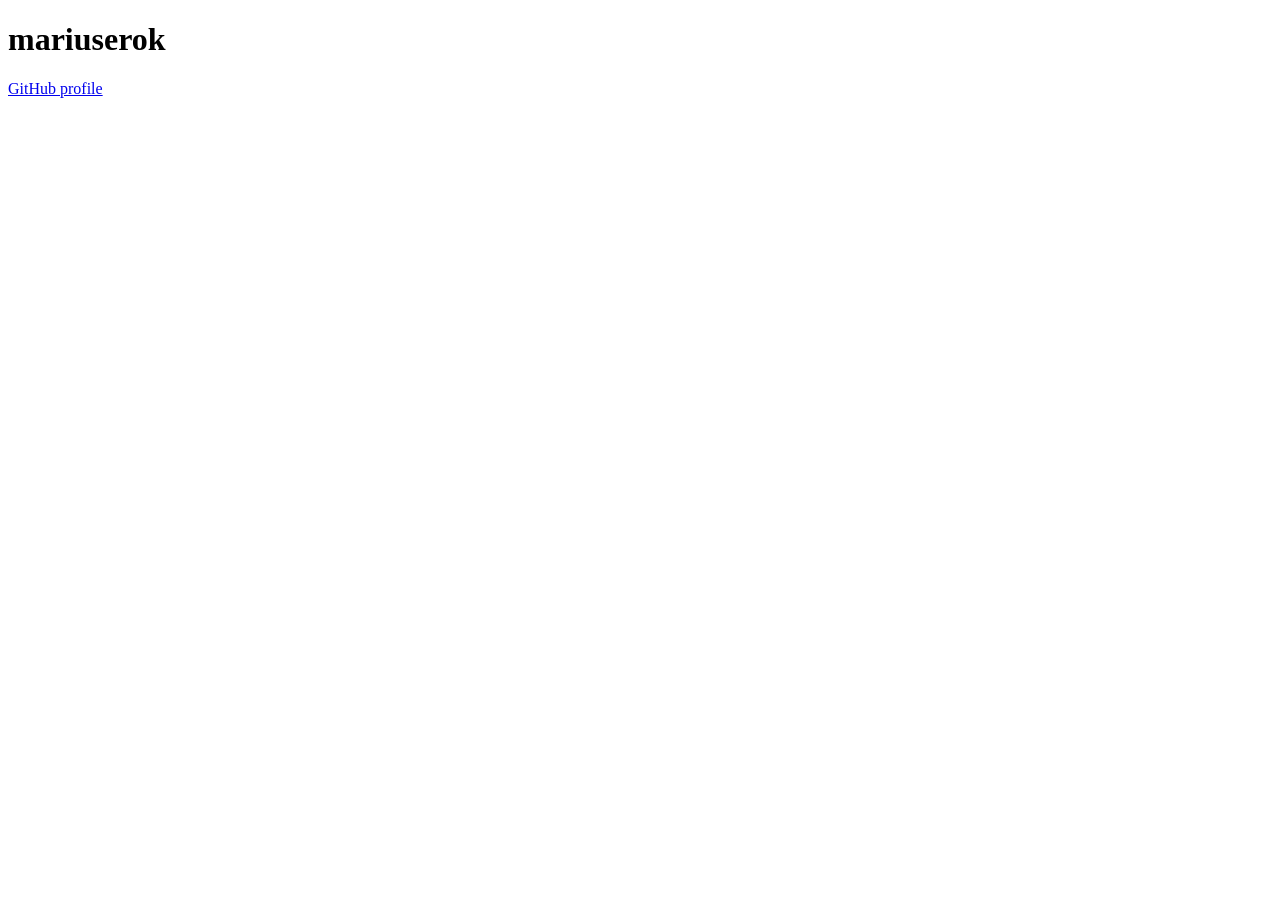
==== index.html @ e3553816 "Initialize GitHub Pages site" ====
<!doctype html><html lang="en"><head><meta charset="utf-8"><meta name="viewport" content="width=device-width,initial-scale=1"><title>mariuserok</title></head><body><main><h1>mariuserok</h1><p><a href="https://github.com/mariuserok">GitHub profile</a></p></main></body></html>
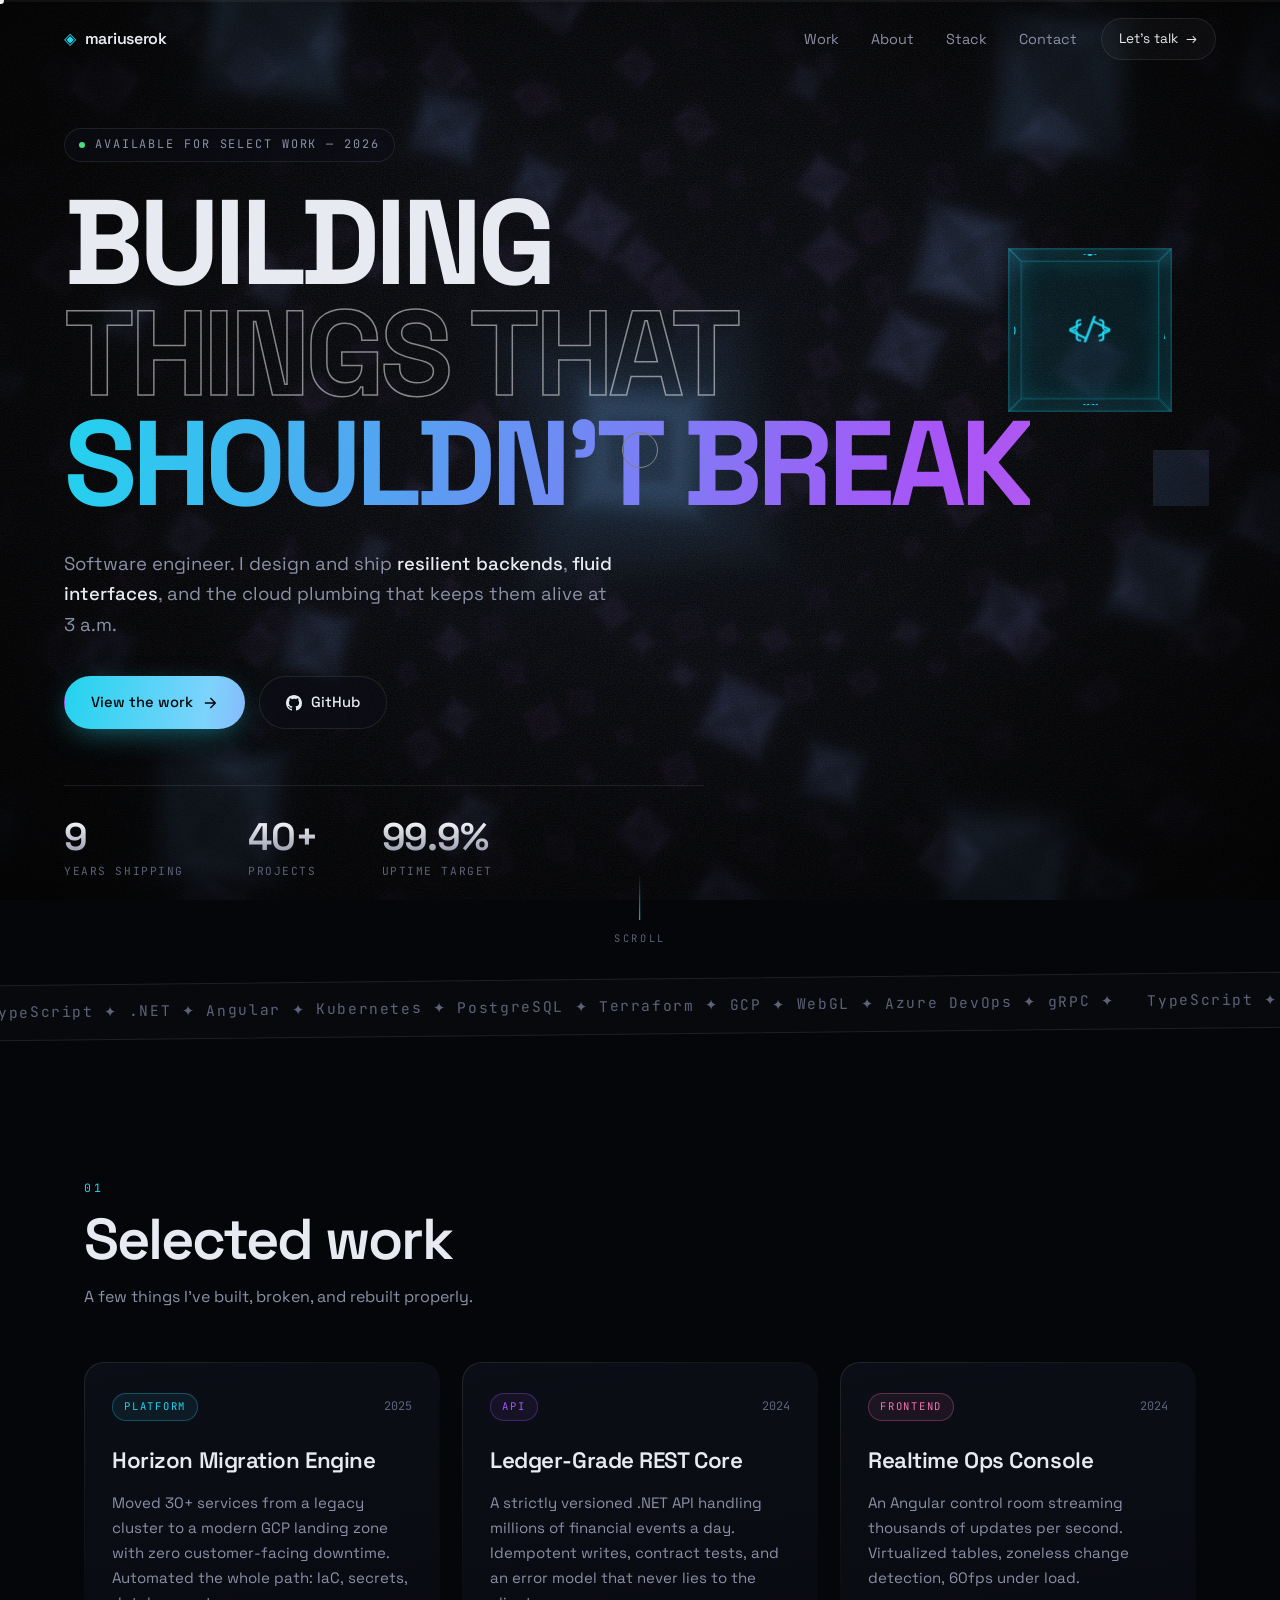
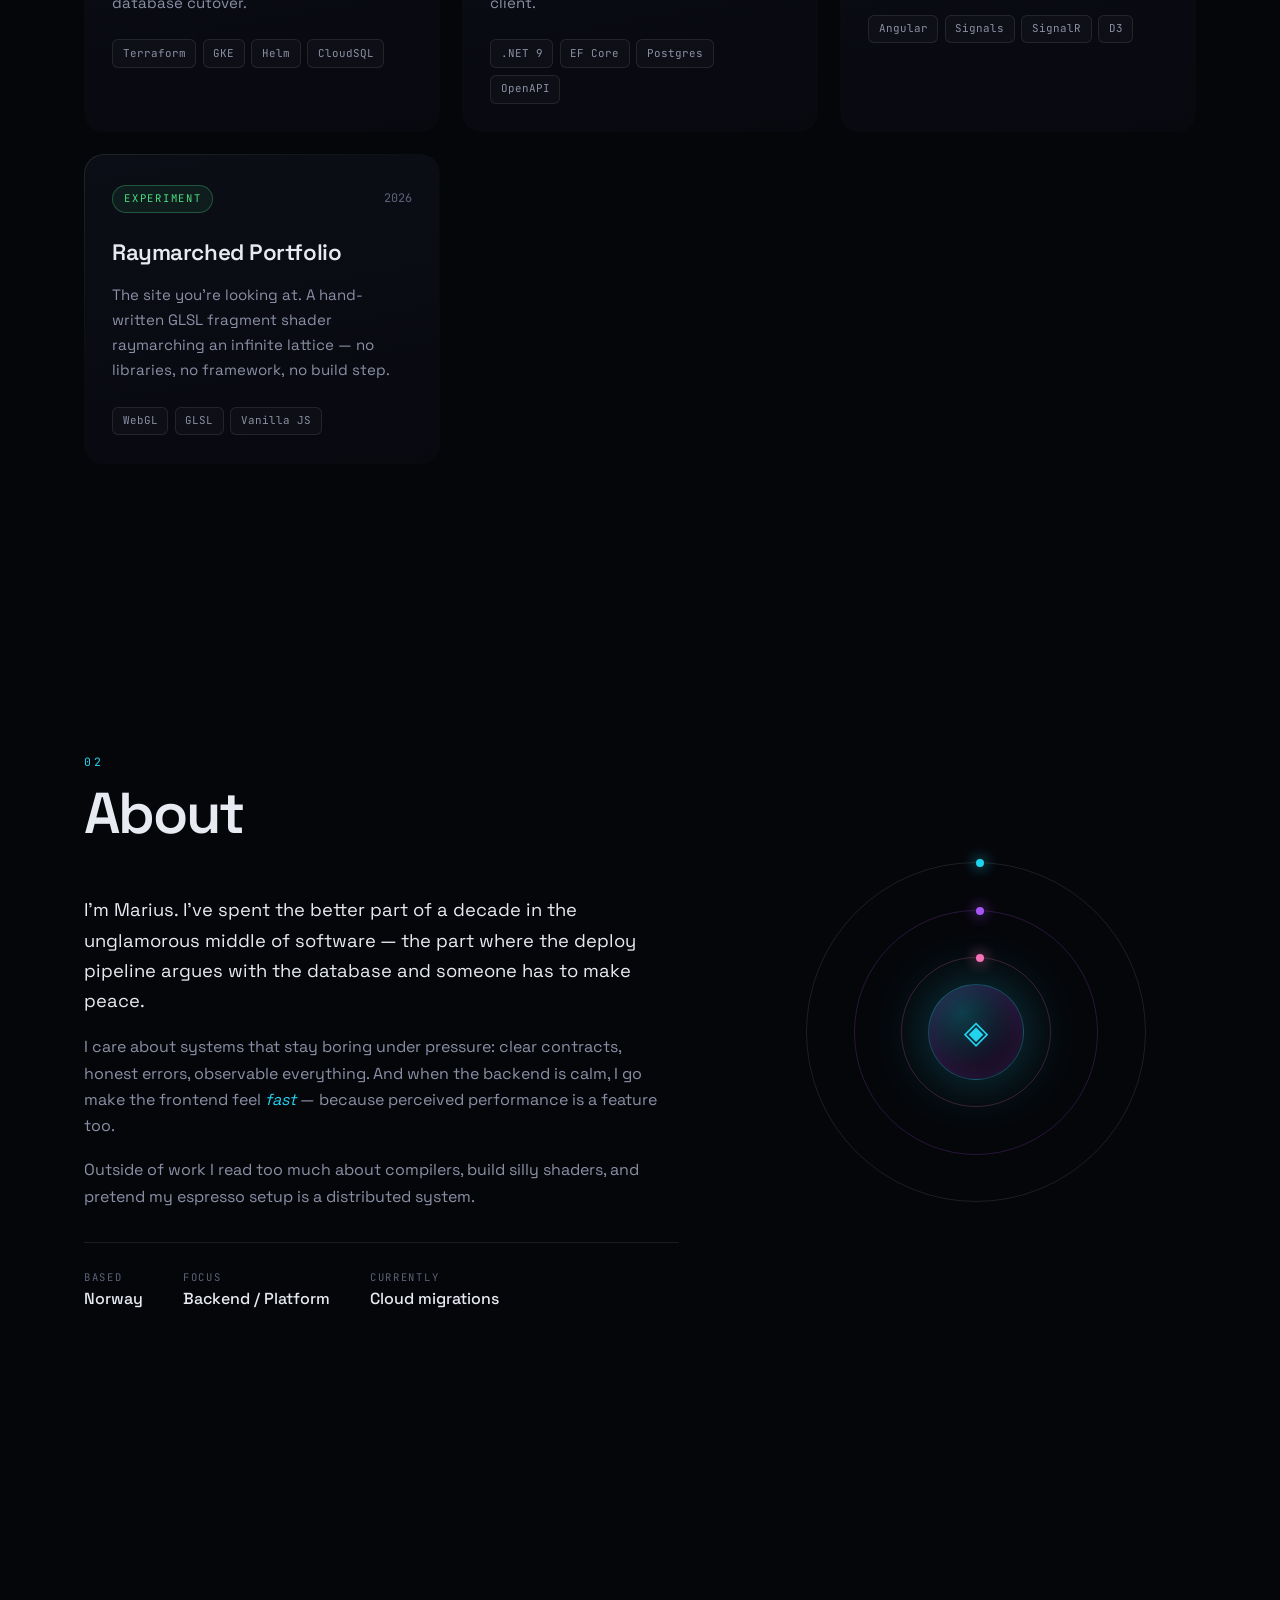
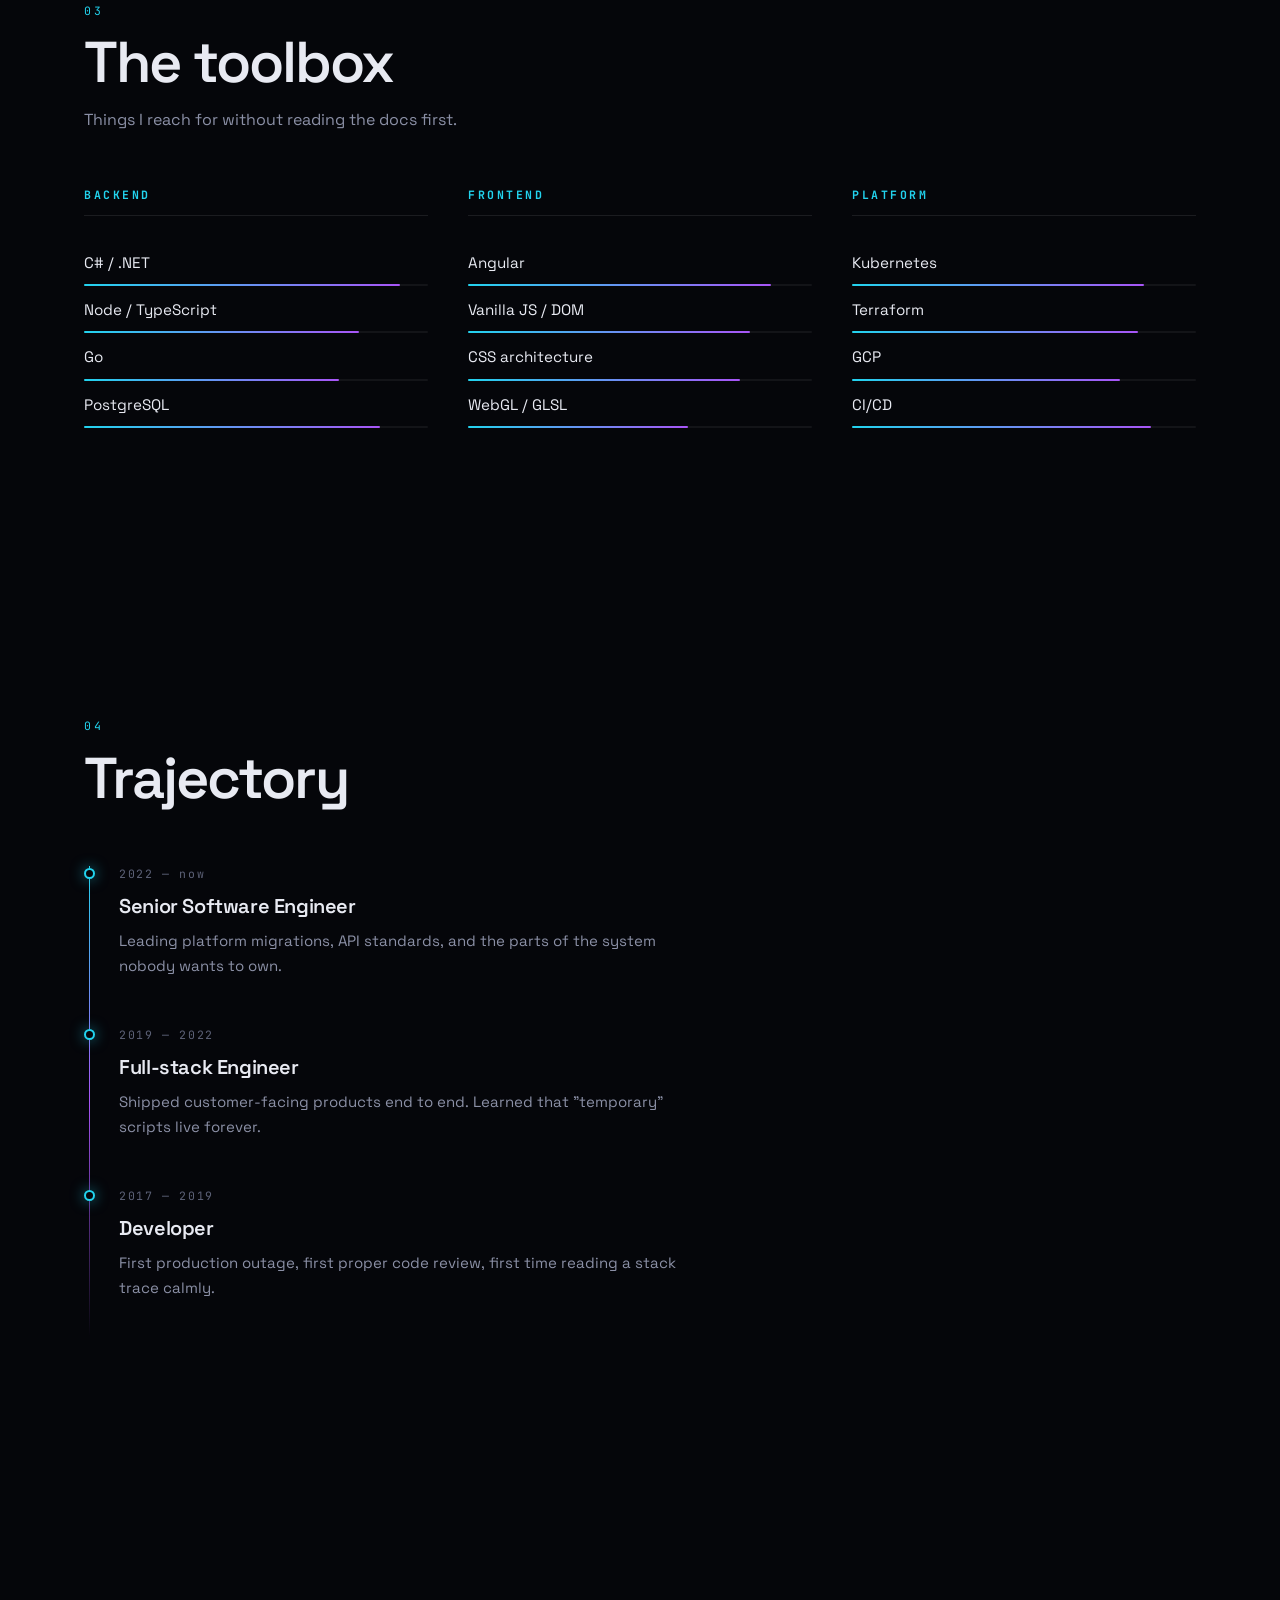
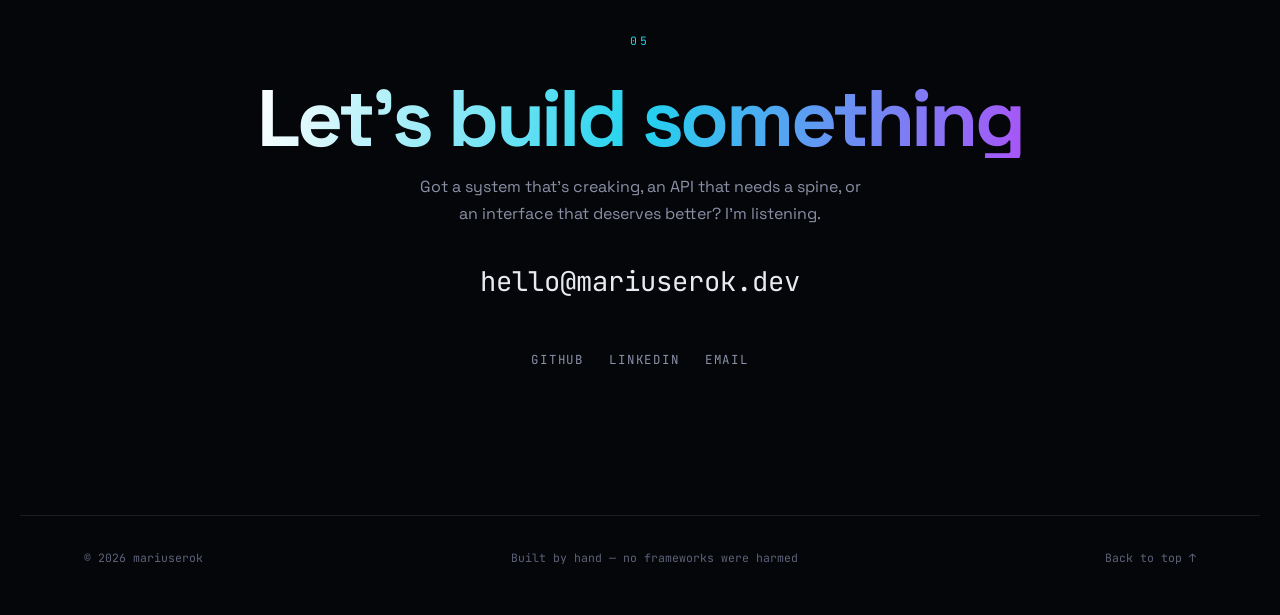
==== commit 818dd7b5: "aweseme" ====
--- a/index.html
+++ b/index.html
@@ -1 +1,472 @@
-<!doctype html><html lang="en"><head><meta charset="utf-8"><meta name="viewport" content="width=device-width,initial-scale=1"><title>mariuserok</title></head><body><main><h1>mariuserok</h1><p><a href="https://github.com/mariuserok">GitHub profile</a></p></main></body></html>+<!doctype html>
+<html lang="en">
+  <head>
+    <meta charset="utf-8" />
+    <meta name="viewport" content="width=device-width,initial-scale=1" />
+    <title>mariuserok — Software Engineer</title>
+    <meta
+      name="description"
+      content="Marius — software engineer building fast, resilient web platforms. .NET, Angular, cloud infrastructure."
+    />
+    <meta name="theme-color" content="#05060a" />
+
+    <meta property="og:title" content="mariuserok — Software Engineer" />
+    <meta
+      property="og:description"
+      content="Software engineer building fast, resilient web platforms."
+    />
+    <meta property="og:type" content="website" />
+
+    <link rel="preconnect" href="https://fonts.googleapis.com" />
+    <link rel="preconnect" href="https://fonts.gstatic.com" crossorigin />
+    <link
+      href="https://fonts.googleapis.com/css2?family=Space+Grotesk:wght@400;500;600;700&family=JetBrains+Mono:wght@400;500&display=swap"
+      rel="stylesheet"
+    />
+    <link rel="stylesheet" href="assets/css/style.css" />
+    <link
+      rel="icon"
+      href="data:image/svg+xml,<svg xmlns='http://www.w3.org/2000/svg' viewBox='0 0 100 100'><text y='.9em' font-size='90'>⚡</text></svg>"
+    />
+  </head>
+
+  <body>
+    <!-- ── Loader ─────────────────────────────────────────── -->
+    <div class="loader" id="loader" aria-hidden="true">
+      <div class="loader__inner">
+        <div class="loader__glyph">M<span>/</span>E</div>
+        <div class="loader__bar"><i id="loaderBar"></i></div>
+        <div class="loader__pct" id="loaderPct">0%</div>
+      </div>
+    </div>
+
+    <!-- ── Cursor ─────────────────────────────────────────── -->
+    <div class="cursor" id="cursorDot" aria-hidden="true"></div>
+    <div class="cursor-ring" id="cursorRing" aria-hidden="true"></div>
+
+    <!-- ── Overlays ───────────────────────────────────────── -->
+    <canvas id="bg" class="bg-canvas" aria-hidden="true"></canvas>
+    <div class="grain" aria-hidden="true"></div>
+    <div class="scanlines" aria-hidden="true"></div>
+    <div class="vignette" aria-hidden="true"></div>
+    <div class="progress" aria-hidden="true"><i id="progressBar"></i></div>
+
+    <!-- ── Nav ────────────────────────────────────────────── -->
+    <header class="nav" id="nav">
+      <a href="#top" class="nav__logo" data-magnetic>
+        <span class="nav__logo-mark">◈</span>
+        <span class="nav__logo-text">mariuserok</span>
+      </a>
+      <nav class="nav__links" aria-label="Primary">
+        <a href="#work" data-nav>Work</a>
+        <a href="#about" data-nav>About</a>
+        <a href="#stack" data-nav>Stack</a>
+        <a href="#contact" data-nav>Contact</a>
+      </nav>
+      <a class="nav__cta" href="#contact" data-magnetic>
+        <span>Let's talk</span>
+        <em>→</em>
+      </a>
+      <button
+        class="nav__burger"
+        id="burger"
+        aria-label="Toggle menu"
+        aria-expanded="false"
+      >
+        <span></span><span></span>
+      </button>
+    </header>
+
+    <div class="mobile-menu" id="mobileMenu">
+      <a href="#work">Work</a>
+      <a href="#about">About</a>
+      <a href="#stack">Stack</a>
+      <a href="#contact">Contact</a>
+    </div>
+
+    <main id="top">
+      <!-- ── Hero ─────────────────────────────────────────── -->
+      <section class="hero" id="hero">
+        <div class="hero__inner">
+          <p class="hero__eyebrow reveal">
+            <span class="dot"></span> Available for select work — 2026
+          </p>
+
+          <h1 class="hero__title" data-parallax="0.05">
+            <span class="line"
+              ><span class="word" data-glitch="BUILDING">BUILDING</span></span
+            >
+            <span class="line"
+              ><span class="word outline" data-glitch="THINGS THAT"
+                >THINGS THAT</span
+              ></span
+            >
+            <span class="line"
+              ><span class="word grad" data-glitch="SHOULDN'T BREAK"
+                >SHOULDN'T BREAK</span
+              ></span
+            >
+          </h1>
+
+          <p class="hero__sub reveal">
+            Software engineer. I design and ship <b>resilient backends</b>,
+            <b>fluid interfaces</b>, and the cloud plumbing that keeps them
+            alive at 3&nbsp;a.m.
+          </p>
+
+          <div class="hero__actions reveal">
+            <a href="#work" class="btn btn--primary" data-magnetic>
+              <span>View the work</span>
+              <svg
+                viewBox="0 0 24 24"
+                width="16"
+                height="16"
+                aria-hidden="true"
+              >
+                <path
+                  d="M5 12h14M13 5l7 7-7 7"
+                  fill="none"
+                  stroke="currentColor"
+                  stroke-width="2"
+                  stroke-linecap="round"
+                  stroke-linejoin="round"
+                />
+              </svg>
+            </a>
+            <a
+              href="https://github.com/mariuserok"
+              target="_blank"
+              rel="noopener"
+              class="btn btn--ghost"
+              data-magnetic
+            >
+              <svg
+                viewBox="0 0 16 16"
+                width="16"
+                height="16"
+                fill="currentColor"
+                aria-hidden="true"
+              >
+                <path
+                  d="M8 0C3.58 0 0 3.58 0 8c0 3.54 2.29 6.53 5.47 7.59.4.07.55-.17.55-.38 0-.19-.01-.82-.01-1.49-2.01.37-2.53-.49-2.69-.94-.09-.23-.48-.94-.82-1.13-.28-.15-.68-.52-.01-.53.63-.01 1.08.58 1.23.82.72 1.21 1.87.87 2.33.66.07-.52.28-.87.51-1.07-1.78-.2-3.64-.89-3.64-3.95 0-.87.31-1.59.82-2.15-.08-.2-.36-1.02.08-2.12 0 0 .67-.21 2.2.82a7.4 7.4 0 0 1 2-.27c.68 0 1.36.09 2 .27 1.53-1.04 2.2-.82 2.2-.82.44 1.1.16 1.92.08 2.12.51.56.82 1.27.82 2.15 0 3.07-1.87 3.75-3.65 3.95.29.25.54.73.54 1.48 0 1.07-.01 1.93-.01 2.2 0 .21.15.46.55.38A8.01 8.01 0 0 0 16 8c0-4.42-3.58-8-8-8Z"
+                />
+              </svg>
+              <span>GitHub</span>
+            </a>
+          </div>
+
+          <div class="hero__stats reveal">
+            <div class="stat">
+              <b data-count="9">0</b><span>years shipping</span>
+            </div>
+            <div class="stat">
+              <b data-count="40" data-suffix="+">0</b><span>projects</span>
+            </div>
+            <div class="stat">
+              <b data-count="99" data-suffix=".9%">0</b
+              ><span>uptime target</span>
+            </div>
+          </div>
+        </div>
+
+        <div class="hero__chip" data-parallax="-0.12" aria-hidden="true">
+          <div class="chip">
+            <div class="chip__face chip__face--front">&lt;/&gt;</div>
+            <div class="chip__face chip__face--back">{ }</div>
+            <div class="chip__face chip__face--right">λ</div>
+            <div class="chip__face chip__face--left">∞</div>
+            <div class="chip__face chip__face--top">◈</div>
+            <div class="chip__face chip__face--bottom">⌘</div>
+          </div>
+        </div>
+
+        <a href="#work" class="hero__scroll" aria-label="Scroll to work">
+          <span class="hero__scroll-line"></span>
+          <span class="hero__scroll-text">scroll</span>
+        </a>
+      </section>
+
+      <!-- ── Marquee ──────────────────────────────────────── -->
+      <div class="marquee" aria-hidden="true">
+        <div class="marquee__track">
+          <span
+            >TypeScript ✦ .NET ✦ Angular ✦ Kubernetes ✦ PostgreSQL ✦ Terraform ✦
+            GCP ✦ WebGL ✦ Azure DevOps ✦ gRPC ✦
+          </span>
+          <span
+            >TypeScript ✦ .NET ✦ Angular ✦ Kubernetes ✦ PostgreSQL ✦ Terraform ✦
+            GCP ✦ WebGL ✦ Azure DevOps ✦ gRPC ✦
+          </span>
+        </div>
+      </div>
+
+      <!-- ── Work ─────────────────────────────────────────── -->
+      <section class="section" id="work">
+        <div class="section__head reveal">
+          <span class="section__num">01</span>
+          <h2 class="section__title">Selected work</h2>
+          <p class="section__desc">
+            A few things I've built, broken, and rebuilt properly.
+          </p>
+        </div>
+
+        <div class="cards">
+          <article class="card reveal" data-tilt data-accent="34,211,238">
+            <div class="card__glow"></div>
+            <div class="card__body">
+              <div class="card__top">
+                <span class="card__tag">Platform</span>
+                <span class="card__year">2025</span>
+              </div>
+              <h3 class="card__title">Horizon Migration Engine</h3>
+              <p class="card__text">
+                Moved 30+ services from a legacy cluster to a modern GCP landing
+                zone with zero customer-facing downtime. Automated the whole
+                path: IaC, secrets, database cutover.
+              </p>
+              <ul class="card__stack">
+                <li>Terraform</li>
+                <li>GKE</li>
+                <li>Helm</li>
+                <li>CloudSQL</li>
+              </ul>
+            </div>
+            <div class="card__shine"></div>
+          </article>
+
+          <article class="card reveal" data-tilt data-accent="168,85,247">
+            <div class="card__glow"></div>
+            <div class="card__body">
+              <div class="card__top">
+                <span class="card__tag">API</span>
+                <span class="card__year">2024</span>
+              </div>
+              <h3 class="card__title">Ledger-Grade REST Core</h3>
+              <p class="card__text">
+                A strictly versioned .NET API handling millions of financial
+                events a day. Idempotent writes, contract tests, and an error
+                model that never lies to the client.
+              </p>
+              <ul class="card__stack">
+                <li>.NET 9</li>
+                <li>EF Core</li>
+                <li>Postgres</li>
+                <li>OpenAPI</li>
+              </ul>
+            </div>
+            <div class="card__shine"></div>
+          </article>
+
+          <article class="card reveal" data-tilt data-accent="244,114,182">
+            <div class="card__glow"></div>
+            <div class="card__body">
+              <div class="card__top">
+                <span class="card__tag">Frontend</span>
+                <span class="card__year">2024</span>
+              </div>
+              <h3 class="card__title">Realtime Ops Console</h3>
+              <p class="card__text">
+                An Angular control room streaming thousands of updates per
+                second. Virtualized tables, zoneless change detection, 60fps
+                under load.
+              </p>
+              <ul class="card__stack">
+                <li>Angular</li>
+                <li>Signals</li>
+                <li>SignalR</li>
+                <li>D3</li>
+              </ul>
+            </div>
+            <div class="card__shine"></div>
+          </article>
+
+          <article class="card reveal" data-tilt data-accent="74,222,128">
+            <div class="card__glow"></div>
+            <div class="card__body">
+              <div class="card__top">
+                <span class="card__tag">Experiment</span>
+                <span class="card__year">2026</span>
+              </div>
+              <h3 class="card__title">Raymarched Portfolio</h3>
+              <p class="card__text">
+                The site you're looking at. A hand-written GLSL fragment shader
+                raymarching an infinite lattice — no libraries, no framework, no
+                build step.
+              </p>
+              <ul class="card__stack">
+                <li>WebGL</li>
+                <li>GLSL</li>
+                <li>Vanilla JS</li>
+              </ul>
+            </div>
+            <div class="card__shine"></div>
+          </article>
+        </div>
+      </section>
+
+      <!-- ── About ────────────────────────────────────────── -->
+      <section class="section section--split" id="about">
+        <div class="about__text">
+          <div class="section__head reveal">
+            <span class="section__num">02</span>
+            <h2 class="section__title">About</h2>
+          </div>
+          <p class="lead reveal">
+            I'm Marius. I've spent the better part of a decade in the
+            unglamorous middle of software — the part where the deploy pipeline
+            argues with the database and someone has to make peace.
+          </p>
+          <p class="reveal">
+            I care about systems that stay boring under pressure: clear
+            contracts, honest errors, observable everything. And when the
+            backend is calm, I go make the frontend feel
+            <i>fast</i> — because perceived performance is a feature too.
+          </p>
+          <p class="reveal">
+            Outside of work I read too much about compilers, build silly
+            shaders, and pretend my espresso setup is a distributed system.
+          </p>
+
+          <div class="facts reveal">
+            <div class="fact"><span>Based</span><b>Norway</b></div>
+            <div class="fact"><span>Focus</span><b>Backend / Platform</b></div>
+            <div class="fact">
+              <span>Currently</span><b>Cloud migrations</b>
+            </div>
+          </div>
+        </div>
+
+        <div class="about__visual reveal">
+          <div class="orbit" data-tilt data-tilt-max="14">
+            <div class="orbit__core"><span>◈</span></div>
+            <div class="orbit__ring orbit__ring--1"><i></i></div>
+            <div class="orbit__ring orbit__ring--2"><i></i></div>
+            <div class="orbit__ring orbit__ring--3"><i></i></div>
+          </div>
+        </div>
+      </section>
+
+      <!-- ── Stack ────────────────────────────────────────── -->
+      <section class="section" id="stack">
+        <div class="section__head reveal">
+          <span class="section__num">03</span>
+          <h2 class="section__title">The toolbox</h2>
+          <p class="section__desc">
+            Things I reach for without reading the docs first.
+          </p>
+        </div>
+
+        <div class="stack-grid">
+          <div class="stack-col reveal">
+            <h4>Backend</h4>
+            <ul>
+              <li data-skill="92"><span>C# / .NET</span></li>
+              <li data-skill="80"><span>Node / TypeScript</span></li>
+              <li data-skill="74"><span>Go</span></li>
+              <li data-skill="86"><span>PostgreSQL</span></li>
+            </ul>
+          </div>
+          <div class="stack-col reveal">
+            <h4>Frontend</h4>
+            <ul>
+              <li data-skill="88"><span>Angular</span></li>
+              <li data-skill="82"><span>Vanilla JS / DOM</span></li>
+              <li data-skill="79"><span>CSS architecture</span></li>
+              <li data-skill="64"><span>WebGL / GLSL</span></li>
+            </ul>
+          </div>
+          <div class="stack-col reveal">
+            <h4>Platform</h4>
+            <ul>
+              <li data-skill="85"><span>Kubernetes</span></li>
+              <li data-skill="83"><span>Terraform</span></li>
+              <li data-skill="78"><span>GCP</span></li>
+              <li data-skill="87"><span>CI/CD</span></li>
+            </ul>
+          </div>
+        </div>
+      </section>
+
+      <!-- ── Timeline ─────────────────────────────────────── -->
+      <section class="section" id="journey">
+        <div class="section__head reveal">
+          <span class="section__num">04</span>
+          <h2 class="section__title">Trajectory</h2>
+        </div>
+
+        <ol class="timeline">
+          <li class="timeline__item reveal">
+            <span class="timeline__year">2022 — now</span>
+            <h3>Senior Software Engineer</h3>
+            <p>
+              Leading platform migrations, API standards, and the parts of the
+              system nobody wants to own.
+            </p>
+          </li>
+          <li class="timeline__item reveal">
+            <span class="timeline__year">2019 — 2022</span>
+            <h3>Full-stack Engineer</h3>
+            <p>
+              Shipped customer-facing products end to end. Learned that
+              "temporary" scripts live forever.
+            </p>
+          </li>
+          <li class="timeline__item reveal">
+            <span class="timeline__year">2017 — 2019</span>
+            <h3>Developer</h3>
+            <p>
+              First production outage, first proper code review, first time
+              reading a stack trace calmly.
+            </p>
+          </li>
+        </ol>
+      </section>
+
+      <!-- ── Contact ──────────────────────────────────────── -->
+      <section class="section contact" id="contact">
+        <div class="contact__inner reveal">
+          <span class="section__num">05</span>
+          <h2 class="contact__title" data-glitch="Let's build something">
+            Let's build something
+          </h2>
+          <p class="contact__desc">
+            Got a system that's creaking, an API that needs a spine, or an
+            interface that deserves better? I'm listening.
+          </p>
+          <a
+            class="contact__mail"
+            href="mailto:hello@mariuserok.dev"
+            data-magnetic
+            >hello@mariuserok.dev</a
+          >
+          <div class="contact__socials">
+            <a
+              href="https://github.com/mariuserok"
+              target="_blank"
+              rel="noopener"
+              data-magnetic
+              >GitHub</a
+            >
+            <a
+              href="https://www.linkedin.com/"
+              target="_blank"
+              rel="noopener"
+              data-magnetic
+              >LinkedIn</a
+            >
+            <a href="mailto:hello@mariuserok.dev" data-magnetic>Email</a>
+          </div>
+        </div>
+      </section>
+    </main>
+
+    <footer class="footer">
+      <span>© <span id="year">2026</span> mariuserok</span>
+      <span class="footer__mid">Built by hand — no frameworks were harmed</span>
+      <a href="#top" data-magnetic>Back to top ↑</a>
+    </footer>
+
+    <script src="assets/js/background.js"></script>
+    <script src="assets/js/main.js"></script>
+  </body>
+</html>
--- a/assets/css/style.css
+++ b/assets/css/style.css
@@ -0,0 +1,1556 @@
+/* ═══════════════════════════════════════════════════════
+   mariuserok — portfolio
+   ═══════════════════════════════════════════════════════ */
+
+:root {
+  --bg: #05060a;
+  --bg-soft: #0a0c14;
+  --surface: rgba(255, 255, 255, 0.028);
+  --stroke: rgba(255, 255, 255, 0.09);
+  --stroke-hi: rgba(255, 255, 255, 0.2);
+
+  --text: #e8eaf2;
+  --muted: #8b90a6;
+  --dim: #5d6278;
+
+  --cyan: #22d3ee;
+  --violet: #a855f7;
+  --pink: #f472b6;
+  --accent: var(--cyan);
+
+  --font: "Space Grotesk", system-ui, -apple-system, sans-serif;
+  --mono: "JetBrains Mono", ui-monospace, "Cascadia Code", monospace;
+
+  --ease: cubic-bezier(0.22, 1, 0.36, 1);
+  --ease-io: cubic-bezier(0.65, 0.05, 0.36, 1);
+
+  --pad: clamp(1.25rem, 5vw, 6rem);
+  --max: 1240px;
+}
+
+/* ── Reset ─────────────────────────────────────────────── */
+*,
+*::before,
+*::after {
+  box-sizing: border-box;
+  margin: 0;
+  padding: 0;
+}
+
+html {
+  scroll-behavior: smooth;
+  -webkit-text-size-adjust: 100%;
+}
+
+body {
+  background: var(--bg);
+  color: var(--text);
+  font-family: var(--font);
+  font-size: 16px;
+  line-height: 1.65;
+  overflow-x: hidden;
+  min-height: 100vh;
+  -webkit-font-smoothing: antialiased;
+  text-rendering: optimizeLegibility;
+}
+
+body.is-locked {
+  overflow: hidden;
+}
+
+img,
+svg {
+  display: block;
+  max-width: 100%;
+}
+
+a {
+  color: inherit;
+  text-decoration: none;
+}
+
+ul,
+ol {
+  list-style: none;
+}
+
+::selection {
+  background: var(--cyan);
+  color: #04060a;
+}
+
+:focus-visible {
+  outline: 2px solid var(--cyan);
+  outline-offset: 3px;
+  border-radius: 4px;
+}
+
+/* ── Scrollbar ─────────────────────────────────────────── */
+::-webkit-scrollbar {
+  width: 10px;
+}
+
+::-webkit-scrollbar-track {
+  background: #06070c;
+}
+
+::-webkit-scrollbar-thumb {
+  background: linear-gradient(var(--cyan), var(--violet));
+  border-radius: 99px;
+  border: 3px solid #06070c;
+}
+
+/* ═══ Loader ═══════════════════════════════════════════ */
+.loader {
+  position: fixed;
+  inset: 0;
+  z-index: 999;
+  display: grid;
+  place-items: center;
+  background: var(--bg);
+  transition:
+    opacity 0.7s var(--ease),
+    visibility 0.7s;
+}
+
+.loader.is-done {
+  opacity: 0;
+  visibility: hidden;
+}
+
+.loader__inner {
+  display: grid;
+  gap: 1.4rem;
+  justify-items: center;
+}
+
+.loader__glyph {
+  font-size: clamp(2.5rem, 9vw, 4.5rem);
+  font-weight: 700;
+  letter-spacing: -0.04em;
+  line-height: 1;
+}
+
+.loader__glyph span {
+  color: var(--cyan);
+  display: inline-block;
+  animation: spin 1.4s var(--ease-io) infinite;
+}
+
+.loader__bar {
+  width: min(260px, 55vw);
+  height: 2px;
+  background: rgba(255, 255, 255, 0.1);
+  overflow: hidden;
+  border-radius: 99px;
+}
+
+.loader__bar i {
+  display: block;
+  height: 100%;
+  width: 0%;
+  background: linear-gradient(90deg, var(--cyan), var(--violet));
+  transition: width 0.25s linear;
+}
+
+.loader__pct {
+  font-family: var(--mono);
+  font-size: 0.72rem;
+  color: var(--dim);
+  letter-spacing: 0.18em;
+}
+
+@keyframes spin {
+  0% {
+    transform: rotateY(0);
+  }
+
+  100% {
+    transform: rotateY(360deg);
+  }
+}
+
+/* ═══ Cursor ═══════════════════════════════════════════ */
+.cursor,
+.cursor-ring {
+  position: fixed;
+  top: 0;
+  left: 0;
+  z-index: 900;
+  pointer-events: none;
+  border-radius: 50%;
+  mix-blend-mode: difference;
+  will-change: transform;
+}
+
+.cursor {
+  width: 7px;
+  height: 7px;
+  margin: -3.5px 0 0 -3.5px;
+  background: #fff;
+}
+
+.cursor-ring {
+  width: 36px;
+  height: 36px;
+  margin: -18px 0 0 -18px;
+  border: 1px solid rgba(255, 255, 255, 0.55);
+  transition:
+    width 0.3s var(--ease),
+    height 0.3s var(--ease),
+    margin 0.3s var(--ease),
+    background-color 0.3s var(--ease),
+    opacity 0.3s;
+}
+
+.cursor-ring.is-hot {
+  width: 64px;
+  height: 64px;
+  margin: -32px 0 0 -32px;
+  background: rgba(255, 255, 255, 0.12);
+  border-color: transparent;
+}
+
+@media (hover: none), (max-width: 860px) {
+  .cursor,
+  .cursor-ring {
+    display: none;
+  }
+}
+
+/* ═══ Background & overlays ════════════════════════════ */
+.bg-canvas {
+  position: fixed;
+  inset: 0;
+  width: 100%;
+  height: 100%;
+  z-index: -3;
+  display: block;
+  background: radial-gradient(ellipse at 50% 0%, #0d1020 0%, #05060a 60%);
+}
+
+/* fallback when WebGL is unavailable */
+.no-webgl .bg-canvas {
+  background:
+    radial-gradient(
+      60vw 60vw at 20% 15%,
+      rgba(34, 211, 238, 0.16),
+      transparent 60%
+    ),
+    radial-gradient(
+      50vw 50vw at 80% 40%,
+      rgba(168, 85, 247, 0.16),
+      transparent 60%
+    ),
+    radial-gradient(
+      55vw 55vw at 50% 95%,
+      rgba(244, 114, 182, 0.12),
+      transparent 60%
+    ),
+    #05060a;
+  animation: driftBg 22s ease-in-out infinite alternate;
+}
+
+@keyframes driftBg {
+  to {
+    background-position:
+      6% 4%,
+      -5% -3%,
+      3% -5%,
+      0 0;
+  }
+}
+
+.grain,
+.scanlines,
+.vignette {
+  position: fixed;
+  inset: 0;
+  pointer-events: none;
+}
+
+.grain {
+  z-index: -1;
+  opacity: 0.3;
+  background-image: url("data:image/svg+xml,%3Csvg xmlns='http://www.w3.org/2000/svg' width='140' height='140'%3E%3Cfilter id='n'%3E%3CfeTurbulence type='fractalNoise' baseFrequency='.85' numOctaves='3'/%3E%3C/filter%3E%3Crect width='100%25' height='100%25' filter='url(%23n)' opacity='.42'/%3E%3C/svg%3E");
+  animation: grainShift 6s steps(6) infinite;
+}
+
+@keyframes grainShift {
+  0%,
+  100% {
+    transform: translate(0, 0);
+  }
+
+  20% {
+    transform: translate(-4%, 3%);
+  }
+
+  40% {
+    transform: translate(3%, -4%);
+  }
+
+  60% {
+    transform: translate(-3%, -3%);
+  }
+
+  80% {
+    transform: translate(4%, 2%);
+  }
+}
+
+.scanlines {
+  z-index: -1;
+  opacity: 0.35;
+  background: repeating-linear-gradient(
+    180deg,
+    rgba(255, 255, 255, 0.022) 0 1px,
+    transparent 1px 3px
+  );
+}
+
+.vignette {
+  z-index: -1;
+  background: radial-gradient(
+    ellipse at 50% 45%,
+    transparent 40%,
+    rgba(0, 0, 0, 0.7) 100%
+  );
+}
+
+/* ═══ Scroll progress ══════════════════════════════════ */
+.progress {
+  position: fixed;
+  top: 0;
+  left: 0;
+  right: 0;
+  height: 2px;
+  z-index: 200;
+  background: rgba(255, 255, 255, 0.05);
+}
+
+.progress i {
+  display: block;
+  height: 100%;
+  width: 0;
+  background: linear-gradient(90deg, var(--cyan), var(--violet), var(--pink));
+  box-shadow: 0 0 14px rgba(34, 211, 238, 0.7);
+}
+
+/* ═══ Nav ══════════════════════════════════════════════ */
+.nav {
+  position: fixed;
+  top: 0;
+  left: 0;
+  right: 0;
+  z-index: 150;
+  display: flex;
+  align-items: center;
+  gap: 1.5rem;
+  padding: 1.15rem var(--pad);
+  transition:
+    background-color 0.4s var(--ease),
+    backdrop-filter 0.4s,
+    padding 0.4s var(--ease),
+    border-color 0.4s;
+  border-bottom: 1px solid transparent;
+}
+
+.nav.is-stuck {
+  background: rgba(5, 6, 10, 0.72);
+  backdrop-filter: blur(16px) saturate(140%);
+  -webkit-backdrop-filter: blur(16px) saturate(140%);
+  border-bottom-color: var(--stroke);
+  padding-block: 0.8rem;
+}
+
+.nav__logo {
+  display: flex;
+  align-items: center;
+  gap: 0.55rem;
+  font-weight: 600;
+  letter-spacing: -0.02em;
+  margin-right: auto;
+}
+
+.nav__logo-mark {
+  color: var(--cyan);
+  display: inline-block;
+  animation: pulseSpin 6s linear infinite;
+}
+
+@keyframes pulseSpin {
+  to {
+    transform: rotate(360deg);
+  }
+}
+
+.nav__links {
+  display: flex;
+  gap: 2rem;
+  font-size: 0.9rem;
+}
+
+.nav__links a {
+  position: relative;
+  color: var(--muted);
+  transition: color 0.3s;
+}
+
+.nav__links a::after {
+  content: "";
+  position: absolute;
+  left: 0;
+  bottom: -5px;
+  height: 1px;
+  width: 100%;
+  background: var(--cyan);
+  transform: scaleX(0);
+  transform-origin: right;
+  transition: transform 0.4s var(--ease);
+}
+
+.nav__links a:hover,
+.nav__links a.is-active {
+  color: var(--text);
+}
+
+.nav__links a:hover::after,
+.nav__links a.is-active::after {
+  transform: scaleX(1);
+  transform-origin: left;
+}
+
+.nav__cta {
+  display: inline-flex;
+  align-items: center;
+  gap: 0.5rem;
+  font-size: 0.85rem;
+  padding: 0.55rem 1.1rem;
+  border: 1px solid var(--stroke);
+  border-radius: 99px;
+  background: var(--surface);
+  transition:
+    border-color 0.3s,
+    background-color 0.3s,
+    color 0.3s;
+}
+
+.nav__cta em {
+  font-style: normal;
+  transition: transform 0.35s var(--ease);
+}
+
+.nav__cta:hover {
+  border-color: var(--cyan);
+  color: var(--cyan);
+}
+
+.nav__cta:hover em {
+  transform: translateX(4px);
+}
+
+.nav__burger {
+  display: none;
+  width: 40px;
+  height: 40px;
+  background: none;
+  border: 1px solid var(--stroke);
+  border-radius: 10px;
+  cursor: pointer;
+  position: relative;
+}
+
+.nav__burger span {
+  position: absolute;
+  left: 11px;
+  width: 18px;
+  height: 1.5px;
+  background: var(--text);
+  transition:
+    transform 0.35s var(--ease),
+    opacity 0.2s;
+}
+
+.nav__burger span:nth-child(1) {
+  top: 16px;
+}
+
+.nav__burger span:nth-child(2) {
+  top: 22px;
+}
+
+.nav__burger[aria-expanded="true"] span:nth-child(1) {
+  transform: translateY(3px) rotate(45deg);
+}
+
+.nav__burger[aria-expanded="true"] span:nth-child(2) {
+  transform: translateY(-3px) rotate(-45deg);
+}
+
+.mobile-menu {
+  position: fixed;
+  inset: 0;
+  z-index: 140;
+  display: grid;
+  align-content: center;
+  justify-items: center;
+  gap: 1.2rem;
+  background: rgba(5, 6, 10, 0.96);
+  backdrop-filter: blur(20px);
+  font-size: 2rem;
+  font-weight: 600;
+  opacity: 0;
+  visibility: hidden;
+  transition:
+    opacity 0.4s var(--ease),
+    visibility 0.4s;
+}
+
+.mobile-menu.is-open {
+  opacity: 1;
+  visibility: visible;
+}
+
+.mobile-menu a {
+  transform: translateY(18px);
+  opacity: 0;
+  transition:
+    transform 0.5s var(--ease),
+    opacity 0.5s var(--ease);
+}
+
+.mobile-menu.is-open a {
+  transform: none;
+  opacity: 1;
+}
+
+.mobile-menu.is-open a:nth-child(2) {
+  transition-delay: 0.06s;
+}
+
+.mobile-menu.is-open a:nth-child(3) {
+  transition-delay: 0.12s;
+}
+
+.mobile-menu.is-open a:nth-child(4) {
+  transition-delay: 0.18s;
+}
+
+/* ═══ Hero ═════════════════════════════════════════════ */
+.hero {
+  position: relative;
+  min-height: 100svh;
+  display: flex;
+  align-items: center;
+  padding: 8rem var(--pad) 6rem;
+  overflow: hidden;
+}
+
+.hero__inner {
+  width: 100%;
+  max-width: var(--max);
+  margin-inline: auto;
+}
+
+.hero__eyebrow {
+  display: inline-flex;
+  align-items: center;
+  gap: 0.6rem;
+  font-family: var(--mono);
+  font-size: 0.74rem;
+  letter-spacing: 0.16em;
+  text-transform: uppercase;
+  color: var(--muted);
+  padding: 0.4rem 0.9rem;
+  border: 1px solid var(--stroke);
+  border-radius: 99px;
+  background: rgba(12, 14, 23, 0.55);
+}
+
+.hero__eyebrow .dot {
+  width: 6px;
+  height: 6px;
+  border-radius: 50%;
+  background: #4ade80;
+  box-shadow: 0 0 0 0 rgba(74, 222, 128, 0.7);
+  animation: ping 2s var(--ease-io) infinite;
+}
+
+@keyframes ping {
+  70% {
+    box-shadow: 0 0 0 9px rgba(74, 222, 128, 0);
+  }
+
+  100% {
+    box-shadow: 0 0 0 0 rgba(74, 222, 128, 0);
+  }
+}
+
+.hero__title {
+  margin: 1.6rem 0 1.8rem;
+  font-size: clamp(2.6rem, 9.4vw, 8rem);
+  font-weight: 700;
+  line-height: 0.92;
+  letter-spacing: -0.045em;
+  text-transform: uppercase;
+  transform-style: preserve-3d;
+}
+
+.hero__title .line {
+  display: block;
+  overflow: hidden;
+}
+
+.hero__title .word {
+  display: inline-block;
+  transform: translateY(105%) rotateX(-55deg);
+  opacity: 0;
+  transform-origin: top center;
+  transition:
+    transform 1.05s var(--ease),
+    opacity 0.9s var(--ease);
+}
+
+.is-ready .hero__title .word {
+  transform: none;
+  opacity: 1;
+}
+
+.is-ready .hero__title .line:nth-child(2) .word {
+  transition-delay: 0.1s;
+}
+
+.is-ready .hero__title .line:nth-child(3) .word {
+  transition-delay: 0.2s;
+}
+
+.hero__title .outline {
+  color: transparent;
+  -webkit-text-stroke: 1.5px rgba(255, 255, 255, 0.5);
+}
+
+.hero__title .grad {
+  background: linear-gradient(
+    100deg,
+    var(--cyan),
+    var(--violet) 45%,
+    var(--pink)
+  );
+  -webkit-background-clip: text;
+  background-clip: text;
+  color: transparent;
+  background-size: 200% auto;
+  animation: gradShift 7s linear infinite;
+}
+
+@keyframes gradShift {
+  to {
+    background-position: 200% center;
+  }
+}
+
+.hero__sub {
+  max-width: 46ch;
+  color: var(--muted);
+  font-size: clamp(1rem, 1.6vw, 1.16rem);
+}
+
+.hero__sub b {
+  color: var(--text);
+  font-weight: 500;
+}
+
+.hero__actions {
+  display: flex;
+  flex-wrap: wrap;
+  gap: 0.9rem;
+  margin-top: 2.2rem;
+}
+
+.hero__stats {
+  display: flex;
+  flex-wrap: wrap;
+  gap: clamp(1.5rem, 5vw, 4rem);
+  margin-top: 3.5rem;
+  padding-top: 2rem;
+  border-top: 1px solid var(--stroke);
+  max-width: 640px;
+}
+
+.stat b {
+  display: block;
+  font-size: clamp(1.6rem, 3.5vw, 2.4rem);
+  font-weight: 600;
+  letter-spacing: -0.03em;
+  line-height: 1;
+  background: linear-gradient(180deg, #fff, #8b90a6);
+  -webkit-background-clip: text;
+  background-clip: text;
+  color: transparent;
+}
+
+.stat span {
+  font-family: var(--mono);
+  font-size: 0.7rem;
+  letter-spacing: 0.14em;
+  text-transform: uppercase;
+  color: var(--dim);
+}
+
+/* floating cube */
+.hero__chip {
+  position: absolute;
+  right: clamp(2rem, 9vw, 9rem);
+  top: 26%;
+  width: 150px;
+  height: 150px;
+  perspective: 900px;
+  pointer-events: none;
+  animation: bob 7s ease-in-out infinite;
+}
+
+@keyframes bob {
+  0%,
+  100% {
+    transform: translateY(-14px);
+  }
+
+  50% {
+    transform: translateY(14px);
+  }
+}
+
+.chip {
+  position: relative;
+  width: 100%;
+  height: 100%;
+  transform-style: preserve-3d;
+  animation: cube 18s linear infinite;
+}
+
+@keyframes cube {
+  from {
+    transform: rotateX(-22deg) rotateY(0);
+  }
+
+  to {
+    transform: rotateX(-22deg) rotateY(360deg);
+  }
+}
+
+.chip__face {
+  position: absolute;
+  inset: 0;
+  display: grid;
+  place-items: center;
+  font-family: var(--mono);
+  font-size: 1.6rem;
+  color: var(--cyan);
+  border: 1px solid rgba(34, 211, 238, 0.35);
+  background: rgba(34, 211, 238, 0.05);
+  box-shadow: inset 0 0 30px rgba(34, 211, 238, 0.12);
+}
+
+.chip__face--front {
+  transform: translateZ(75px);
+}
+
+.chip__face--back {
+  transform: rotateY(180deg) translateZ(75px);
+}
+
+.chip__face--right {
+  transform: rotateY(90deg) translateZ(75px);
+}
+
+.chip__face--left {
+  transform: rotateY(-90deg) translateZ(75px);
+}
+
+.chip__face--top {
+  transform: rotateX(90deg) translateZ(75px);
+}
+
+.chip__face--bottom {
+  transform: rotateX(-90deg) translateZ(75px);
+}
+
+@media (max-width: 1080px) {
+  .hero__chip {
+    display: none;
+  }
+}
+
+.hero__scroll {
+  position: absolute;
+  left: 50%;
+  bottom: 2rem;
+  transform: translateX(-50%);
+  display: grid;
+  justify-items: center;
+  gap: 0.6rem;
+  font-family: var(--mono);
+  font-size: 0.65rem;
+  letter-spacing: 0.25em;
+  text-transform: uppercase;
+  color: var(--dim);
+}
+
+.hero__scroll-line {
+  width: 1px;
+  height: 46px;
+  background: linear-gradient(180deg, transparent, var(--cyan));
+  animation: drop 2.2s var(--ease-io) infinite;
+  transform-origin: top;
+}
+
+@keyframes drop {
+  0%,
+  100% {
+    transform: scaleY(0.3);
+    opacity: 0.3;
+  }
+
+  50% {
+    transform: scaleY(1);
+    opacity: 1;
+  }
+}
+
+/* ═══ Buttons ══════════════════════════════════════════ */
+.btn {
+  position: relative;
+  display: inline-flex;
+  align-items: center;
+  gap: 0.6rem;
+  padding: 0.85rem 1.6rem;
+  border-radius: 99px;
+  font-size: 0.92rem;
+  font-weight: 500;
+  border: 1px solid transparent;
+  overflow: hidden;
+  isolation: isolate;
+  transition:
+    transform 0.3s var(--ease),
+    box-shadow 0.3s var(--ease),
+    color 0.3s;
+}
+
+.btn svg {
+  transition: transform 0.35s var(--ease);
+}
+
+.btn:hover svg {
+  transform: translateX(3px);
+}
+
+.btn--primary {
+  color: #04060a;
+  background: linear-gradient(100deg, var(--cyan), #7dd3fc 40%, var(--violet));
+  background-size: 200% auto;
+  box-shadow: 0 8px 30px -8px rgba(34, 211, 238, 0.55);
+}
+
+.btn--primary:hover {
+  background-position: 100% center;
+  box-shadow: 0 12px 44px -8px rgba(168, 85, 247, 0.6);
+}
+
+.btn--ghost {
+  border-color: var(--stroke);
+  color: var(--text);
+  background: rgba(12, 14, 23, 0.6);
+}
+
+.btn--ghost::before {
+  content: "";
+  position: absolute;
+  inset: 0;
+  z-index: -1;
+  background: linear-gradient(
+    100deg,
+    rgba(34, 211, 238, 0.18),
+    rgba(168, 85, 247, 0.18)
+  );
+  opacity: 0;
+  transition: opacity 0.35s;
+}
+
+.btn--ghost:hover {
+  border-color: var(--stroke-hi);
+}
+
+.btn--ghost:hover::before {
+  opacity: 1;
+}
+
+/* ═══ Marquee ══════════════════════════════════════════ */
+.marquee {
+  overflow: hidden;
+  border-block: 1px solid var(--stroke);
+  background: rgba(255, 255, 255, 0.015);
+  padding: 0.9rem 0;
+  transform: rotate(-0.6deg) scale(1.02);
+}
+
+.marquee__track {
+  display: flex;
+  width: max-content;
+  animation: slide 34s linear infinite;
+}
+
+.marquee__track span {
+  font-family: var(--mono);
+  font-size: 0.9rem;
+  letter-spacing: 0.1em;
+  color: var(--dim);
+  padding-right: 2rem;
+  white-space: nowrap;
+}
+
+@keyframes slide {
+  to {
+    transform: translateX(-50%);
+  }
+}
+
+/* ═══ Sections ═════════════════════════════════════════ */
+.section {
+  max-width: var(--max);
+  margin-inline: auto;
+  padding: clamp(5rem, 12vw, 9rem) var(--pad);
+}
+
+.section__head {
+  margin-bottom: 3.2rem;
+}
+
+.section__num {
+  display: block;
+  font-family: var(--mono);
+  font-size: 0.72rem;
+  letter-spacing: 0.3em;
+  color: var(--cyan);
+  margin-bottom: 0.8rem;
+}
+
+.section__title {
+  font-size: clamp(2rem, 5.5vw, 3.6rem);
+  font-weight: 600;
+  letter-spacing: -0.035em;
+  line-height: 1.05;
+}
+
+.section__desc {
+  margin-top: 0.9rem;
+  color: var(--muted);
+  max-width: 52ch;
+}
+
+/* ═══ Cards ════════════════════════════════════════════ */
+.cards {
+  display: grid;
+  grid-template-columns: repeat(auto-fit, minmax(310px, 1fr));
+  gap: 1.4rem;
+  perspective: 1400px;
+}
+
+.card {
+  --a: 34, 211, 238;
+  position: relative;
+  padding: 1px;
+  border-radius: 20px;
+  background: linear-gradient(
+    150deg,
+    rgba(255, 255, 255, 0.13),
+    rgba(255, 255, 255, 0.02) 45%
+  );
+  transform-style: preserve-3d;
+  transition:
+    transform 0.5s var(--ease),
+    box-shadow 0.5s var(--ease);
+  will-change: transform;
+}
+
+.card:hover {
+  box-shadow: 0 30px 70px -30px rgba(var(--a), 0.45);
+}
+
+.card__body {
+  position: relative;
+  z-index: 2;
+  height: 100%;
+  padding: 1.9rem 1.7rem 1.7rem;
+  border-radius: 19px;
+  background: linear-gradient(170deg, #0c0e17, #08090f);
+  transform: translateZ(0);
+}
+
+.card__glow {
+  position: absolute;
+  inset: -1px;
+  border-radius: 20px;
+  background: radial-gradient(
+    320px circle at var(--mx, 50%) var(--my, 0%),
+    rgba(var(--a), 0.55),
+    transparent 65%
+  );
+  opacity: 0;
+  transition: opacity 0.4s;
+}
+
+.card:hover .card__glow {
+  opacity: 1;
+}
+
+.card__shine {
+  position: absolute;
+  inset: 0;
+  z-index: 3;
+  border-radius: 20px;
+  pointer-events: none;
+  background: radial-gradient(
+    220px circle at var(--mx, 50%) var(--my, 50%),
+    rgba(255, 255, 255, 0.09),
+    transparent 60%
+  );
+  opacity: 0;
+  transition: opacity 0.4s;
+}
+
+.card:hover .card__shine {
+  opacity: 1;
+}
+
+.card__top {
+  display: flex;
+  justify-content: space-between;
+  align-items: center;
+  margin-bottom: 1.4rem;
+  transform: translateZ(28px);
+}
+
+.card__tag {
+  font-family: var(--mono);
+  font-size: 0.66rem;
+  letter-spacing: 0.16em;
+  text-transform: uppercase;
+  color: rgb(var(--a));
+  padding: 0.25rem 0.7rem;
+  border: 1px solid rgba(var(--a), 0.3);
+  border-radius: 99px;
+  background: rgba(var(--a), 0.07);
+}
+
+.card__year {
+  font-family: var(--mono);
+  font-size: 0.74rem;
+  color: var(--dim);
+}
+
+.card__title {
+  font-size: 1.4rem;
+  font-weight: 600;
+  letter-spacing: -0.02em;
+  margin-bottom: 0.7rem;
+  transform: translateZ(40px);
+}
+
+.card__text {
+  color: var(--muted);
+  font-size: 0.94rem;
+  transform: translateZ(20px);
+}
+
+.card__stack {
+  display: flex;
+  flex-wrap: wrap;
+  gap: 0.4rem;
+  margin-top: 1.5rem;
+  transform: translateZ(30px);
+}
+
+.card__stack li {
+  font-family: var(--mono);
+  font-size: 0.68rem;
+  color: var(--muted);
+  padding: 0.28rem 0.6rem;
+  border: 1px solid var(--stroke);
+  border-radius: 6px;
+  background: rgba(255, 255, 255, 0.025);
+  transition:
+    border-color 0.3s,
+    color 0.3s;
+}
+
+.card:hover .card__stack li {
+  border-color: rgba(var(--a), 0.3);
+  color: var(--text);
+}
+
+/* ═══ About ════════════════════════════════════════════ */
+.section--split {
+  display: grid;
+  grid-template-columns: 1.15fr 0.85fr;
+  gap: clamp(2rem, 6vw, 5rem);
+  align-items: center;
+}
+
+.about__text p {
+  color: var(--muted);
+  margin-bottom: 1.1rem;
+  max-width: 58ch;
+}
+
+.about__text .lead {
+  font-size: 1.15rem;
+  color: var(--text);
+}
+
+.about__text i {
+  color: var(--cyan);
+  font-style: italic;
+}
+
+.facts {
+  display: flex;
+  flex-wrap: wrap;
+  gap: 1.5rem 2.5rem;
+  margin-top: 2rem;
+  padding-top: 1.6rem;
+  border-top: 1px solid var(--stroke);
+}
+
+.fact span {
+  display: block;
+  font-family: var(--mono);
+  font-size: 0.66rem;
+  letter-spacing: 0.16em;
+  text-transform: uppercase;
+  color: var(--dim);
+}
+
+.fact b {
+  font-weight: 500;
+}
+
+.about__visual {
+  display: grid;
+  place-items: center;
+}
+
+.orbit {
+  position: relative;
+  width: min(340px, 78vw);
+  aspect-ratio: 1;
+  display: grid;
+  place-items: center;
+  transform-style: preserve-3d;
+  perspective: 800px;
+}
+
+.orbit__core {
+  position: relative;
+  width: 96px;
+  height: 96px;
+  display: grid;
+  place-items: center;
+  border-radius: 50%;
+  font-size: 2rem;
+  color: var(--cyan);
+  background: radial-gradient(
+    circle at 35% 30%,
+    rgba(34, 211, 238, 0.28),
+    rgba(168, 85, 247, 0.1) 60%,
+    transparent
+  );
+  border: 1px solid rgba(34, 211, 238, 0.3);
+  box-shadow:
+    0 0 60px rgba(34, 211, 238, 0.3),
+    inset 0 0 30px rgba(168, 85, 247, 0.2);
+  animation: coreFloat 5s ease-in-out infinite;
+}
+
+@keyframes coreFloat {
+  0%,
+  100% {
+    transform: translateY(-6px) scale(1);
+  }
+
+  50% {
+    transform: translateY(6px) scale(1.04);
+  }
+}
+
+.orbit__ring {
+  position: absolute;
+  inset: 0;
+  border: 1px solid rgba(255, 255, 255, 0.1);
+  border-radius: 50%;
+  transform-style: preserve-3d;
+}
+
+.orbit__ring i {
+  position: absolute;
+  top: -4px;
+  left: 50%;
+  width: 8px;
+  height: 8px;
+  border-radius: 50%;
+  background: var(--cyan);
+  box-shadow: 0 0 14px var(--cyan);
+}
+
+.orbit__ring--1 {
+  animation: orb1 9s linear infinite;
+}
+
+.orbit__ring--2 {
+  inset: 14%;
+  border-color: rgba(168, 85, 247, 0.22);
+  animation: orb2 7s linear infinite;
+}
+
+.orbit__ring--2 i {
+  background: var(--violet);
+  box-shadow: 0 0 14px var(--violet);
+}
+
+.orbit__ring--3 {
+  inset: 28%;
+  border-color: rgba(244, 114, 182, 0.22);
+  animation: orb3 5s linear infinite reverse;
+}
+
+.orbit__ring--3 i {
+  background: var(--pink);
+  box-shadow: 0 0 14px var(--pink);
+}
+
+@keyframes orb1 {
+  from {
+    transform: rotateX(72deg) rotateZ(0);
+  }
+
+  to {
+    transform: rotateX(72deg) rotateZ(360deg);
+  }
+}
+
+@keyframes orb2 {
+  from {
+    transform: rotateX(66deg) rotateY(28deg) rotateZ(0);
+  }
+
+  to {
+    transform: rotateX(66deg) rotateY(28deg) rotateZ(360deg);
+  }
+}
+
+@keyframes orb3 {
+  from {
+    transform: rotateX(58deg) rotateY(-34deg) rotateZ(0);
+  }
+
+  to {
+    transform: rotateX(58deg) rotateY(-34deg) rotateZ(360deg);
+  }
+}
+
+/* ═══ Stack ════════════════════════════════════════════ */
+.stack-grid {
+  display: grid;
+  grid-template-columns: repeat(auto-fit, minmax(250px, 1fr));
+  gap: 2.5rem;
+}
+
+.stack-col h4 {
+  font-family: var(--mono);
+  font-size: 0.72rem;
+  letter-spacing: 0.22em;
+  text-transform: uppercase;
+  color: var(--cyan);
+  margin-bottom: 1.4rem;
+  padding-bottom: 0.7rem;
+  border-bottom: 1px solid var(--stroke);
+}
+
+.stack-col li {
+  position: relative;
+  padding: 0.7rem 0;
+  font-size: 0.95rem;
+}
+
+.stack-col li span {
+  position: relative;
+  z-index: 1;
+}
+
+.stack-col li::before {
+  content: "";
+  position: absolute;
+  left: 0;
+  bottom: 0;
+  height: 2px;
+  width: 100%;
+  background: rgba(255, 255, 255, 0.06);
+  border-radius: 99px;
+}
+
+.stack-col li::after {
+  content: "";
+  position: absolute;
+  left: 0;
+  bottom: 0;
+  height: 2px;
+  width: 0;
+  border-radius: 99px;
+  background: linear-gradient(90deg, var(--cyan), var(--violet));
+  transition: width 1.2s var(--ease);
+}
+
+.stack-col li.is-filled::after {
+  width: var(--w, 0%);
+}
+
+/* ═══ Timeline ═════════════════════════════════════════ */
+.timeline {
+  position: relative;
+  padding-left: 2.2rem;
+}
+
+.timeline::before {
+  content: "";
+  position: absolute;
+  left: 5px;
+  top: 6px;
+  bottom: 6px;
+  width: 1px;
+  background: linear-gradient(180deg, var(--cyan), var(--violet), transparent);
+}
+
+.timeline__item {
+  position: relative;
+  padding-bottom: 2.6rem;
+}
+
+.timeline__item::before {
+  content: "";
+  position: absolute;
+  left: -2.2rem;
+  top: 8px;
+  width: 11px;
+  height: 11px;
+  border-radius: 50%;
+  background: var(--bg);
+  border: 2px solid var(--cyan);
+  box-shadow: 0 0 14px rgba(34, 211, 238, 0.6);
+  transition: transform 0.4s var(--ease);
+}
+
+.timeline__item:hover::before {
+  transform: scale(1.5);
+}
+
+.timeline__year {
+  font-family: var(--mono);
+  font-size: 0.72rem;
+  letter-spacing: 0.14em;
+  color: var(--dim);
+}
+
+.timeline__item h3 {
+  font-size: 1.25rem;
+  font-weight: 600;
+  letter-spacing: -0.02em;
+  margin: 0.25rem 0 0.4rem;
+}
+
+.timeline__item p {
+  color: var(--muted);
+  font-size: 0.94rem;
+  max-width: 58ch;
+}
+
+/* ═══ Contact ══════════════════════════════════════════ */
+.contact {
+  text-align: center;
+}
+
+.contact__inner {
+  display: grid;
+  justify-items: center;
+  gap: 1rem;
+}
+
+.contact__title {
+  font-size: clamp(2.2rem, 7vw, 5rem);
+  font-weight: 700;
+  letter-spacing: -0.04em;
+  line-height: 1;
+  background: linear-gradient(100deg, #fff, var(--cyan) 50%, var(--violet));
+  -webkit-background-clip: text;
+  background-clip: text;
+  color: transparent;
+}
+
+.contact__desc {
+  color: var(--muted);
+  max-width: 46ch;
+}
+
+.contact__mail {
+  position: relative;
+  margin-top: 1rem;
+  font-size: clamp(1.05rem, 3vw, 1.7rem);
+  font-family: var(--mono);
+  color: var(--text);
+  padding-bottom: 0.3rem;
+}
+
+.contact__mail::after {
+  content: "";
+  position: absolute;
+  left: 0;
+  bottom: 0;
+  height: 1px;
+  width: 100%;
+  background: linear-gradient(90deg, var(--cyan), var(--violet));
+  transform: scaleX(0);
+  transform-origin: left;
+  transition: transform 0.5s var(--ease);
+}
+
+.contact__mail:hover::after {
+  transform: scaleX(1);
+}
+
+.contact__socials {
+  display: flex;
+  gap: 1.6rem;
+  margin-top: 1.6rem;
+  font-family: var(--mono);
+  font-size: 0.78rem;
+  letter-spacing: 0.14em;
+  text-transform: uppercase;
+  color: var(--muted);
+}
+
+.contact__socials a:hover {
+  color: var(--cyan);
+}
+
+/* ═══ Footer ═══════════════════════════════════════════ */
+.footer {
+  display: flex;
+  flex-wrap: wrap;
+  justify-content: space-between;
+  gap: 1rem;
+  align-items: center;
+  max-width: var(--max);
+  margin-inline: auto;
+  padding: 2rem var(--pad) 3rem;
+  border-top: 1px solid var(--stroke);
+  font-family: var(--mono);
+  font-size: 0.72rem;
+  color: var(--dim);
+}
+
+.footer a:hover {
+  color: var(--cyan);
+}
+
+/* ═══ Reveal ═══════════════════════════════════════════ */
+.reveal {
+  opacity: 0;
+  transform: translateY(34px);
+  transition:
+    opacity 0.9s var(--ease),
+    transform 0.9s var(--ease);
+}
+
+.reveal.is-visible {
+  opacity: 1;
+  transform: none;
+}
+
+/* ═══ Glitch ═══════════════════════════════════════════ */
+[data-glitch] {
+  position: relative;
+}
+
+[data-glitch].is-glitching {
+  animation: glitchShake 0.3s steps(2) infinite;
+}
+
+@keyframes glitchShake {
+  0%,
+  100% {
+    transform: none;
+    filter: none;
+  }
+
+  25% {
+    transform: translate(-2px, 1px);
+    filter: hue-rotate(70deg);
+  }
+
+  50% {
+    transform: translate(2px, -1px);
+    filter: hue-rotate(-70deg);
+  }
+
+  75% {
+    transform: translate(-1px, -2px);
+  }
+}
+
+/* ═══ Responsive ═══════════════════════════════════════ */
+@media (max-width: 900px) {
+  .section--split {
+    grid-template-columns: 1fr;
+  }
+
+  .nav__links,
+  .nav__cta {
+    display: none;
+  }
+
+  .nav__burger {
+    display: block;
+  }
+}
+
+@media (max-width: 560px) {
+  .footer {
+    justify-content: center;
+    text-align: center;
+  }
+
+  .footer__mid {
+    order: 3;
+  }
+}
+
+/* ═══ Motion preferences ═══════════════════════════════ */
+@media (prefers-reduced-motion: reduce) {
+  *,
+  *::before,
+  *::after {
+    animation-duration: 0.001ms !important;
+    animation-iteration-count: 1 !important;
+    transition-duration: 0.001ms !important;
+    scroll-behavior: auto !important;
+  }
+
+  .reveal {
+    opacity: 1;
+    transform: none;
+  }
+
+  .hero__title .word {
+    opacity: 1;
+    transform: none;
+  }
+}
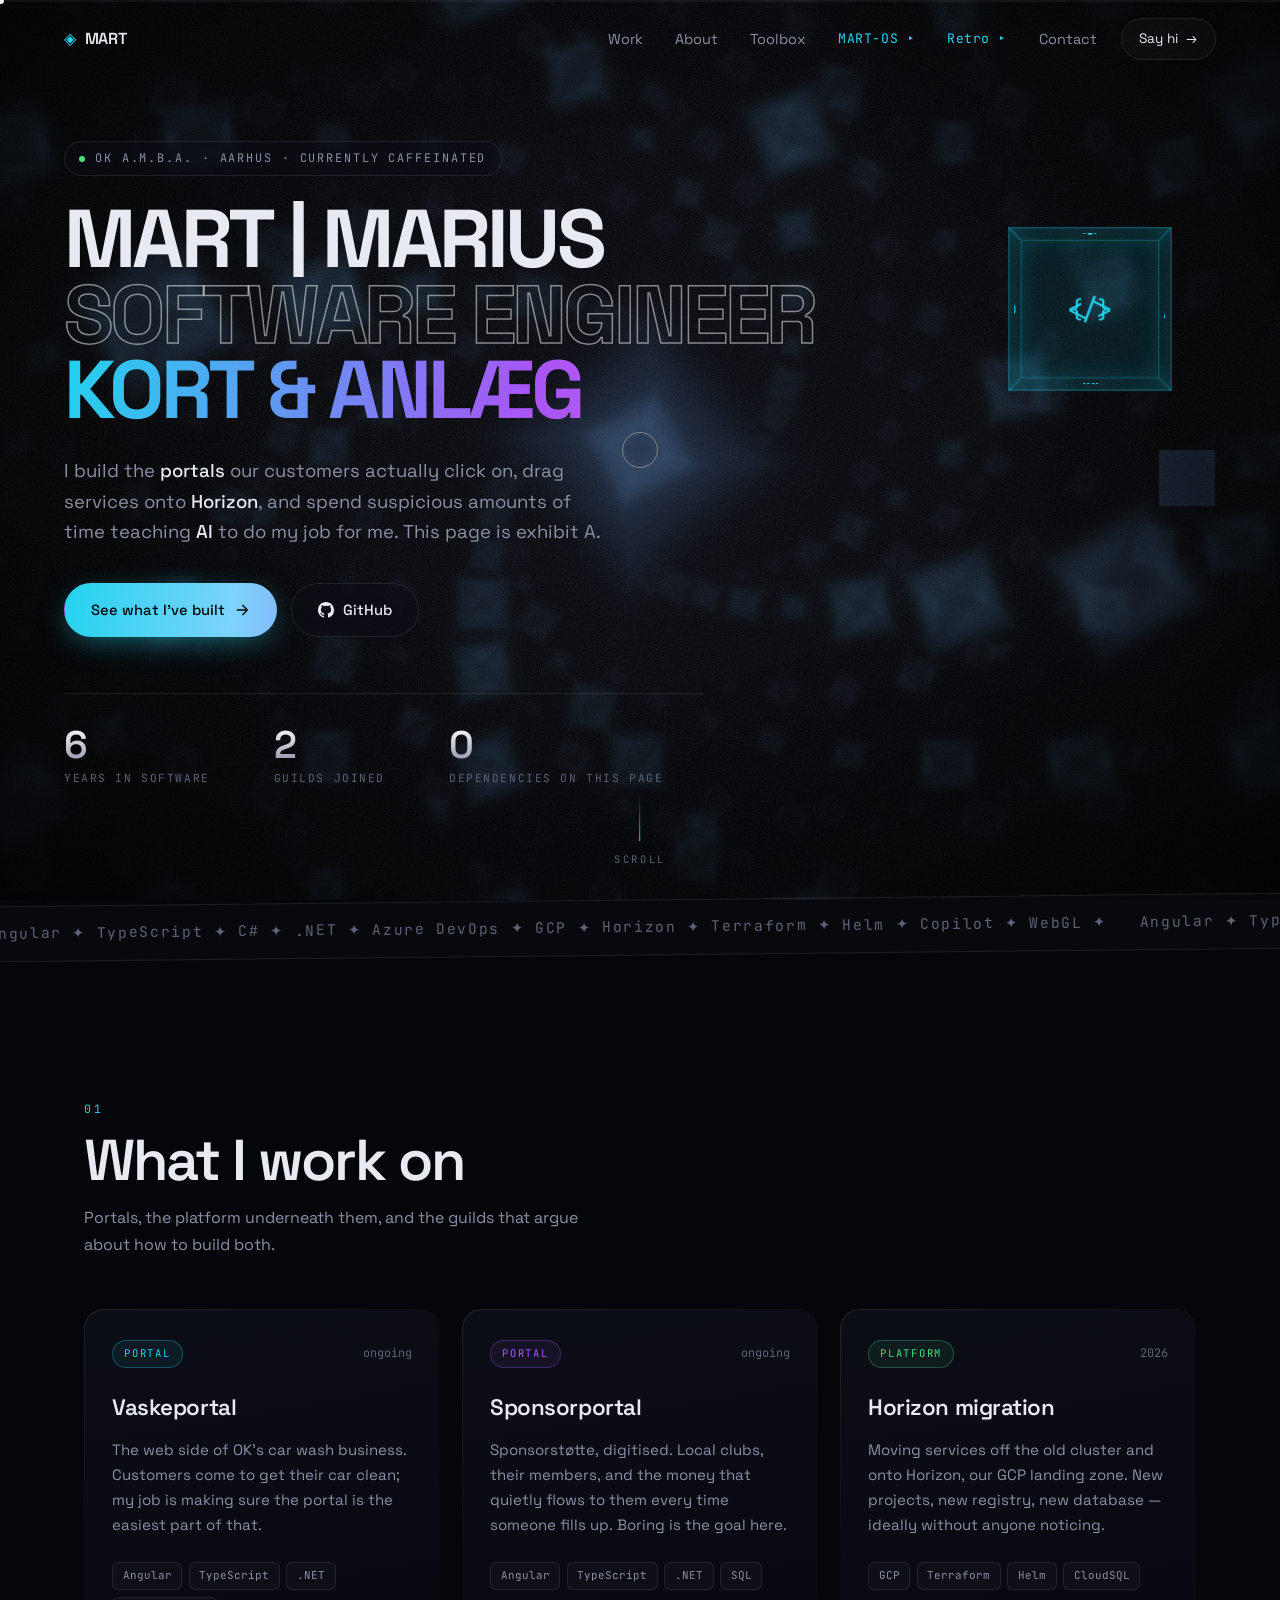
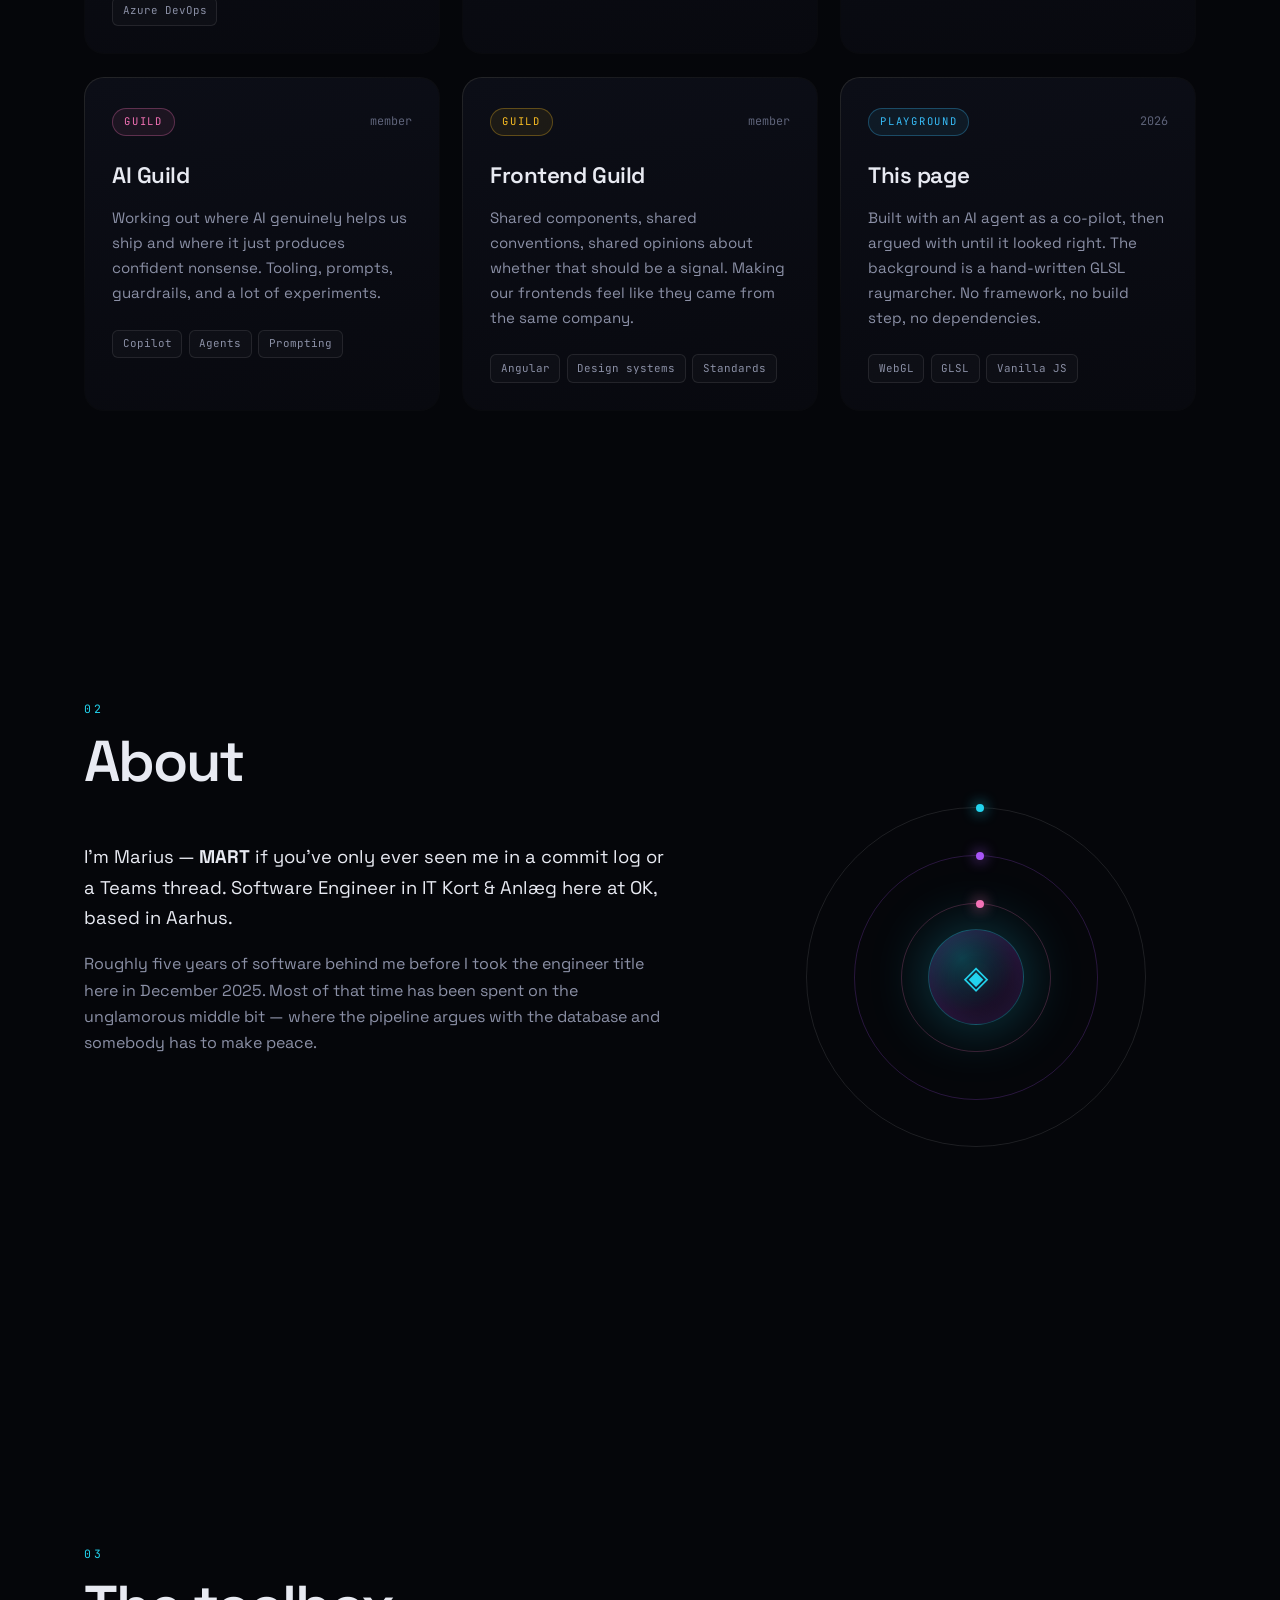
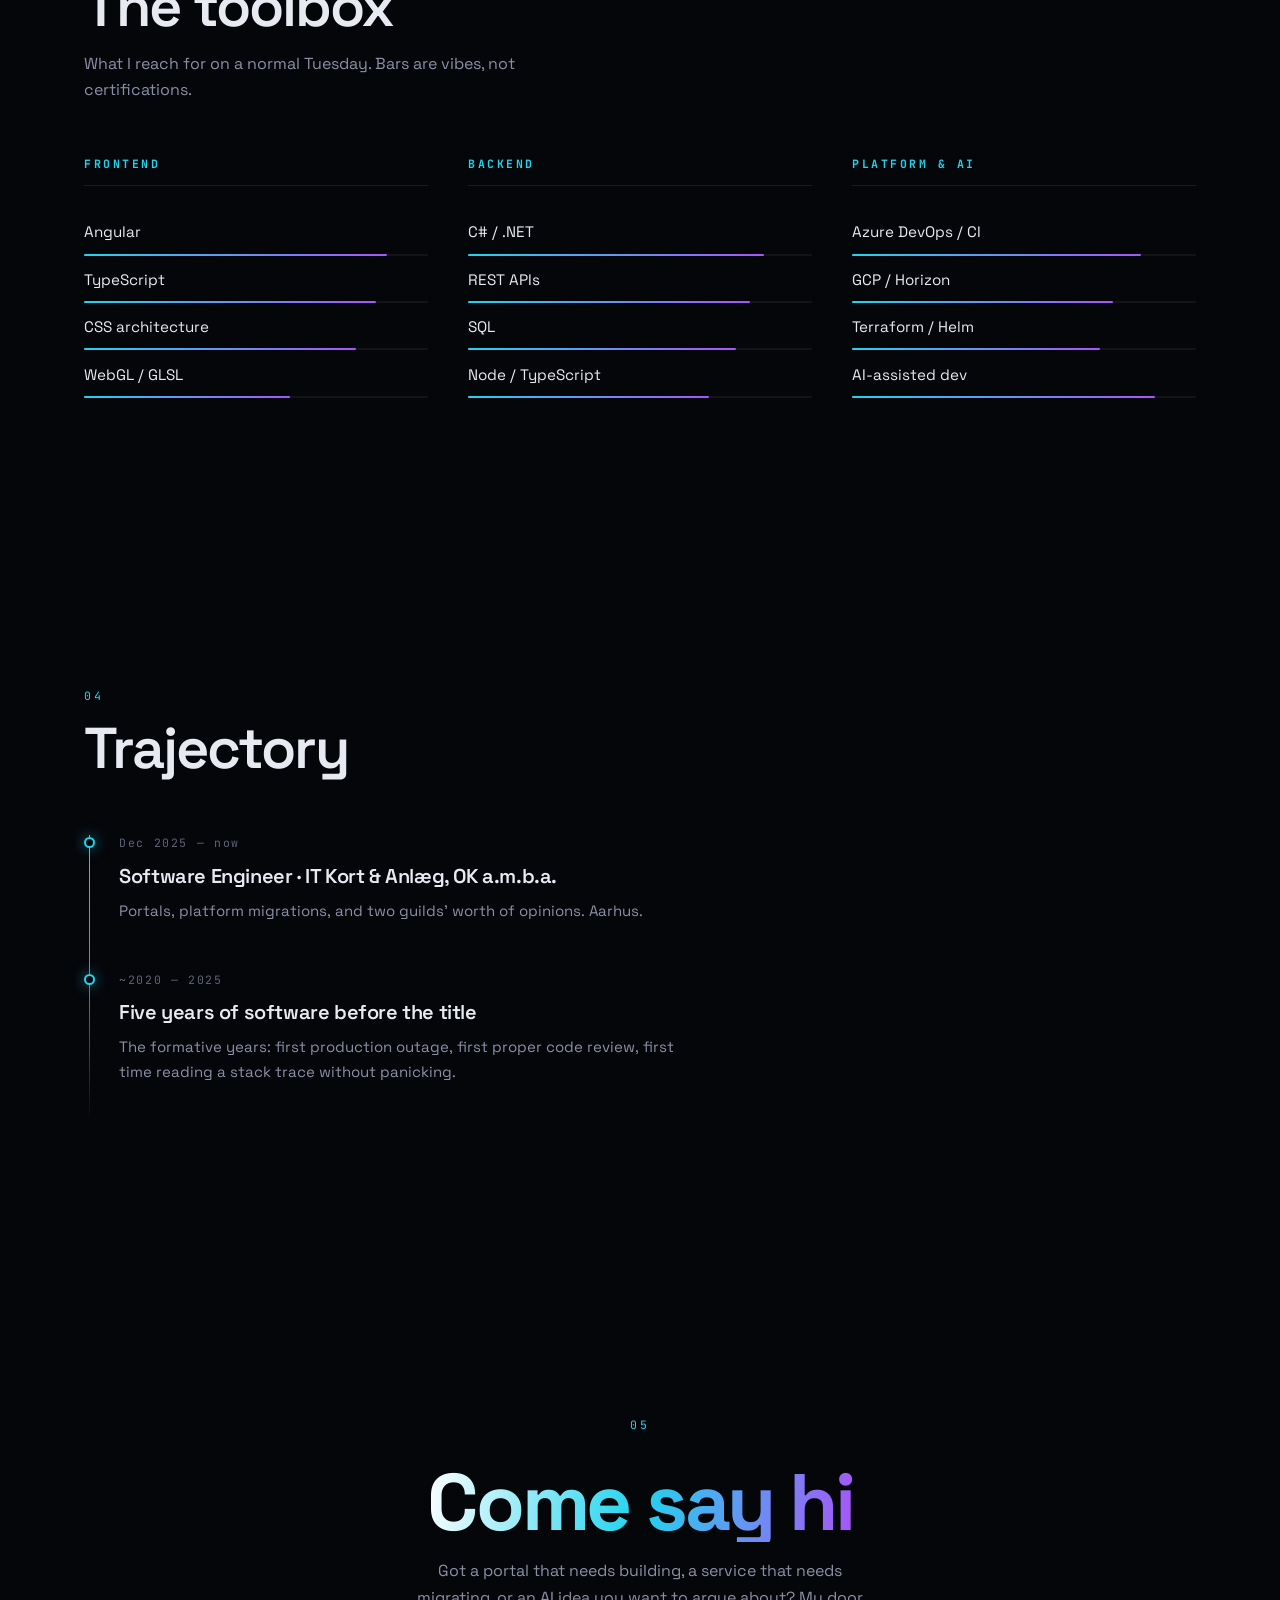
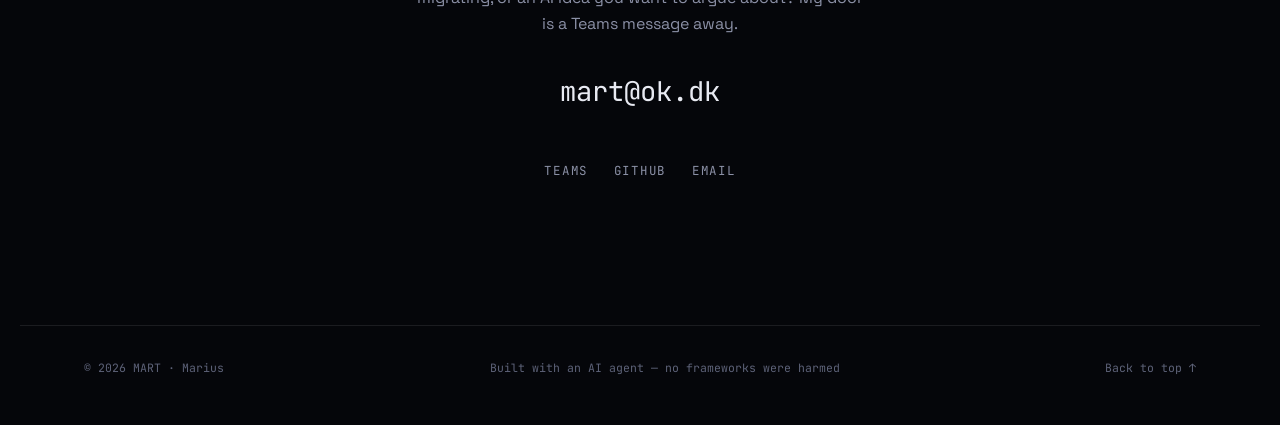
==== commit c78e3c8a: "cool bro" ====
--- a/index.html
+++ b/index.html
@@ -3,17 +3,20 @@
   <head>
     <meta charset="utf-8" />
     <meta name="viewport" content="width=device-width,initial-scale=1" />
-    <title>mariuserok — Software Engineer</title>
+    <title>MART | Marius — Software Engineer, Kort &amp; Anlæg</title>
     <meta
       name="description"
-      content="Marius — software engineer building fast, resilient web platforms. .NET, Angular, cloud infrastructure."
+      content="Marius (MART) — Software Engineer in IT Kort &amp; Anlæg at OK a.m.b.a., Aarhus. Portals, platform migrations, and an unreasonable amount of WebGL."
     />
     <meta name="theme-color" content="#05060a" />
 
-    <meta property="og:title" content="mariuserok — Software Engineer" />
+    <meta
+      property="og:title"
+      content="MART | Marius — Software Engineer, Kort &amp; Anlæg"
+    />
     <meta
       property="og:description"
-      content="Software engineer building fast, resilient web platforms."
+      content="Software Engineer at OK a.m.b.a. Portals, platform migrations, and an unreasonable amount of WebGL."
     />
     <meta property="og:type" content="website" />
 
@@ -34,7 +37,7 @@
     <!-- ── Loader ─────────────────────────────────────────── -->
     <div class="loader" id="loader" aria-hidden="true">
       <div class="loader__inner">
-        <div class="loader__glyph">M<span>/</span>E</div>
+        <div class="loader__glyph">MART<span>◈</span></div>
         <div class="loader__bar"><i id="loaderBar"></i></div>
         <div class="loader__pct" id="loaderPct">0%</div>
       </div>
@@ -55,16 +58,18 @@
     <header class="nav" id="nav">
       <a href="#top" class="nav__logo" data-magnetic>
         <span class="nav__logo-mark">◈</span>
-        <span class="nav__logo-text">mariuserok</span>
+        <span class="nav__logo-text">MART</span>
       </a>
       <nav class="nav__links" aria-label="Primary">
         <a href="#work" data-nav>Work</a>
         <a href="#about" data-nav>About</a>
-        <a href="#stack" data-nav>Stack</a>
+        <a href="#stack" data-nav>Toolbox</a>
+        <a href="tools/index.html" class="nav__ext">MART-OS ▸</a>
+        <a href="retro/index.html" class="nav__ext">Retro ▸</a>
         <a href="#contact" data-nav>Contact</a>
       </nav>
       <a class="nav__cta" href="#contact" data-magnetic>
-        <span>Let's talk</span>
+        <span>Say hi</span>
         <em>→</em>
       </a>
       <button
@@ -80,7 +85,9 @@
     <div class="mobile-menu" id="mobileMenu">
       <a href="#work">Work</a>
       <a href="#about">About</a>
-      <a href="#stack">Stack</a>
+      <a href="#stack">Toolbox</a>
+      <a href="tools/index.html">MART-OS ▸</a>
+      <a href="retro/index.html">Retro ▸</a>
       <a href="#contact">Contact</a>
     </div>
 
@@ -89,34 +96,37 @@
       <section class="hero" id="hero">
         <div class="hero__inner">
           <p class="hero__eyebrow reveal">
-            <span class="dot"></span> Available for select work — 2026
+            <span class="dot"></span> OK a.m.b.a. · Aarhus · currently
+            caffeinated
           </p>
 
           <h1 class="hero__title" data-parallax="0.05">
             <span class="line"
-              ><span class="word" data-glitch="BUILDING">BUILDING</span></span
-            >
-            <span class="line"
-              ><span class="word outline" data-glitch="THINGS THAT"
-                >THINGS THAT</span
+              ><span class="word" data-glitch="MART | MARIUS"
+                >MART | MARIUS</span
               ></span
             >
             <span class="line"
-              ><span class="word grad" data-glitch="SHOULDN'T BREAK"
-                >SHOULDN'T BREAK</span
+              ><span class="word outline" data-glitch="SOFTWARE ENGINEER"
+                >SOFTWARE ENGINEER</span
+              ></span
+            >
+            <span class="line"
+              ><span class="word grad" data-glitch="KORT &amp; ANLÆG"
+                >KORT &amp; ANLÆG</span
               ></span
             >
           </h1>
 
           <p class="hero__sub reveal">
-            Software engineer. I design and ship <b>resilient backends</b>,
-            <b>fluid interfaces</b>, and the cloud plumbing that keeps them
-            alive at 3&nbsp;a.m.
+            I build the <b>portals</b> our customers actually click on, drag
+            services onto <b>Horizon</b>, and spend suspicious amounts of time
+            teaching <b>AI</b> to do my job for me. This page is exhibit A.
           </p>
 
           <div class="hero__actions reveal">
             <a href="#work" class="btn btn--primary" data-magnetic>
-              <span>View the work</span>
+              <span>See what I've built</span>
               <svg
                 viewBox="0 0 24 24"
                 width="16"
@@ -157,14 +167,13 @@
 
           <div class="hero__stats reveal">
             <div class="stat">
-              <b data-count="9">0</b><span>years shipping</span>
+              <b data-count="6">0</b><span>years in software</span>
             </div>
             <div class="stat">
-              <b data-count="40" data-suffix="+">0</b><span>projects</span>
+              <b data-count="2">0</b><span>guilds joined</span>
             </div>
             <div class="stat">
-              <b data-count="99" data-suffix=".9%">0</b
-              ><span>uptime target</span>
+              <b data-count="0">0</b><span>dependencies on this page</span>
             </div>
           </div>
         </div>
@@ -190,12 +199,12 @@
       <div class="marquee" aria-hidden="true">
         <div class="marquee__track">
           <span
-            >TypeScript ✦ .NET ✦ Angular ✦ Kubernetes ✦ PostgreSQL ✦ Terraform ✦
-            GCP ✦ WebGL ✦ Azure DevOps ✦ gRPC ✦
+            >Angular ✦ TypeScript ✦ C# ✦ .NET ✦ Azure DevOps ✦ GCP ✦ Horizon ✦
+            Terraform ✦ Helm ✦ Copilot ✦ WebGL ✦
           </span>
           <span
-            >TypeScript ✦ .NET ✦ Angular ✦ Kubernetes ✦ PostgreSQL ✦ Terraform ✦
-            GCP ✦ WebGL ✦ Azure DevOps ✦ gRPC ✦
+            >Angular ✦ TypeScript ✦ C# ✦ .NET ✦ Azure DevOps ✦ GCP ✦ Horizon ✦
+            Terraform ✦ Helm ✦ Copilot ✦ WebGL ✦
           </span>
         </div>
       </div>
@@ -204,31 +213,34 @@
       <section class="section" id="work">
         <div class="section__head reveal">
           <span class="section__num">01</span>
-          <h2 class="section__title">Selected work</h2>
+          <h2 class="section__title">What I work on</h2>
           <p class="section__desc">
-            A few things I've built, broken, and rebuilt properly.
-          </p>
-        </div>
-
+            Portals, the platform underneath them, and the guilds that argue
+            about how to build both.
+          </p>
+        </div>
+
+        <!-- TODO(Marius): sharpen the descriptions below — I kept them deliberately
+             vague because I don't know the internals. Add real numbers where you can. -->
         <div class="cards">
           <article class="card reveal" data-tilt data-accent="34,211,238">
             <div class="card__glow"></div>
             <div class="card__body">
               <div class="card__top">
-                <span class="card__tag">Platform</span>
-                <span class="card__year">2025</span>
+                <span class="card__tag">Portal</span>
+                <span class="card__year">ongoing</span>
               </div>
-              <h3 class="card__title">Horizon Migration Engine</h3>
+              <h3 class="card__title">Vaskeportal</h3>
               <p class="card__text">
-                Moved 30+ services from a legacy cluster to a modern GCP landing
-                zone with zero customer-facing downtime. Automated the whole
-                path: IaC, secrets, database cutover.
+                The web side of OK's car wash business. Customers come to get
+                their car clean; my job is making sure the portal is the easiest
+                part of that.
               </p>
               <ul class="card__stack">
-                <li>Terraform</li>
-                <li>GKE</li>
-                <li>Helm</li>
-                <li>CloudSQL</li>
+                <li>Angular</li>
+                <li>TypeScript</li>
+                <li>.NET</li>
+                <li>Azure DevOps</li>
               </ul>
             </div>
             <div class="card__shine"></div>
@@ -238,20 +250,43 @@
             <div class="card__glow"></div>
             <div class="card__body">
               <div class="card__top">
-                <span class="card__tag">API</span>
-                <span class="card__year">2024</span>
+                <span class="card__tag">Portal</span>
+                <span class="card__year">ongoing</span>
               </div>
-              <h3 class="card__title">Ledger-Grade REST Core</h3>
+              <h3 class="card__title">Sponsorportal</h3>
               <p class="card__text">
-                A strictly versioned .NET API handling millions of financial
-                events a day. Idempotent writes, contract tests, and an error
-                model that never lies to the client.
+                Sponsorstøtte, digitised. Local clubs, their members, and the
+                money that quietly flows to them every time someone fills up.
+                Boring is the goal here.
               </p>
               <ul class="card__stack">
-                <li>.NET 9</li>
-                <li>EF Core</li>
-                <li>Postgres</li>
-                <li>OpenAPI</li>
+                <li>Angular</li>
+                <li>TypeScript</li>
+                <li>.NET</li>
+                <li>SQL</li>
+              </ul>
+            </div>
+            <div class="card__shine"></div>
+          </article>
+
+          <article class="card reveal" data-tilt data-accent="74,222,128">
+            <div class="card__glow"></div>
+            <div class="card__body">
+              <div class="card__top">
+                <span class="card__tag">Platform</span>
+                <span class="card__year">2026</span>
+              </div>
+              <h3 class="card__title">Horizon migration</h3>
+              <p class="card__text">
+                Moving services off the old cluster and onto Horizon, our GCP
+                landing zone. New projects, new registry, new database — ideally
+                without anyone noticing.
+              </p>
+              <ul class="card__stack">
+                <li>GCP</li>
+                <li>Terraform</li>
+                <li>Helm</li>
+                <li>CloudSQL</li>
               </ul>
             </div>
             <div class="card__shine"></div>
@@ -261,37 +296,58 @@
             <div class="card__glow"></div>
             <div class="card__body">
               <div class="card__top">
-                <span class="card__tag">Frontend</span>
-                <span class="card__year">2024</span>
+                <span class="card__tag">Guild</span>
+                <span class="card__year">member</span>
               </div>
-              <h3 class="card__title">Realtime Ops Console</h3>
+              <h3 class="card__title">AI Guild</h3>
               <p class="card__text">
-                An Angular control room streaming thousands of updates per
-                second. Virtualized tables, zoneless change detection, 60fps
-                under load.
+                Working out where AI genuinely helps us ship and where it just
+                produces confident nonsense. Tooling, prompts, guardrails, and a
+                lot of experiments.
+              </p>
+              <ul class="card__stack">
+                <li>Copilot</li>
+                <li>Agents</li>
+                <li>Prompting</li>
+              </ul>
+            </div>
+            <div class="card__shine"></div>
+          </article>
+
+          <article class="card reveal" data-tilt data-accent="251,191,36">
+            <div class="card__glow"></div>
+            <div class="card__body">
+              <div class="card__top">
+                <span class="card__tag">Guild</span>
+                <span class="card__year">member</span>
+              </div>
+              <h3 class="card__title">Frontend Guild</h3>
+              <p class="card__text">
+                Shared components, shared conventions, shared opinions about
+                whether that should be a signal. Making our frontends feel like
+                they came from the same company.
               </p>
               <ul class="card__stack">
                 <li>Angular</li>
-                <li>Signals</li>
-                <li>SignalR</li>
-                <li>D3</li>
+                <li>Design systems</li>
+                <li>Standards</li>
               </ul>
             </div>
             <div class="card__shine"></div>
           </article>
 
-          <article class="card reveal" data-tilt data-accent="74,222,128">
+          <article class="card reveal" data-tilt data-accent="56,189,248">
             <div class="card__glow"></div>
             <div class="card__body">
               <div class="card__top">
-                <span class="card__tag">Experiment</span>
+                <span class="card__tag">Playground</span>
                 <span class="card__year">2026</span>
               </div>
-              <h3 class="card__title">Raymarched Portfolio</h3>
+              <h3 class="card__title">This page</h3>
               <p class="card__text">
-                The site you're looking at. A hand-written GLSL fragment shader
-                raymarching an infinite lattice — no libraries, no framework, no
-                build step.
+                Built with an AI agent as a co-pilot, then argued with until it
+                looked right. The background is a hand-written GLSL raymarcher.
+                No framework, no build step, no dependencies.
               </p>
               <ul class="card__stack">
                 <li>WebGL</li>
@@ -312,27 +368,27 @@
             <h2 class="section__title">About</h2>
           </div>
           <p class="lead reveal">
-            I'm Marius. I've spent the better part of a decade in the
-            unglamorous middle of software — the part where the deploy pipeline
-            argues with the database and someone has to make peace.
+            I'm Marius — <b>MART</b> if you've only ever seen me in a commit log
+            or a Teams thread. Software Engineer in IT Kort &amp; Anlæg here at
+            OK, based in Aarhus.
           </p>
           <p class="reveal">
-            I care about systems that stay boring under pressure: clear
-            contracts, honest errors, observable everything. And when the
-            backend is calm, I go make the frontend feel
-            <i>fast</i> — because perceived performance is a feature too.
+            Roughly five years of software behind me before I took the engineer
+            title here in December 2025. Most of that time has been spent on the
+            unglamorous middle bit — where the pipeline argues with the database
+            and somebody has to make peace.
           </p>
           <p class="reveal">
-            Outside of work I read too much about compilers, build silly
-            shaders, and pretend my espresso setup is a distributed system.
+            These days it's portals, the platform underneath them, and an
+            <i>enthusiastic</i> amount of poking at AI tooling to see what it
+            can actually take off our plates. This whole page is one of those
+            experiments.
           </p>
 
           <div class="facts reveal">
-            <div class="fact"><span>Based</span><b>Norway</b></div>
-            <div class="fact"><span>Focus</span><b>Backend / Platform</b></div>
-            <div class="fact">
-              <span>Currently</span><b>Cloud migrations</b>
-            </div>
+            <div class="fact"><span>Based</span><b>Aarhus, DK</b></div>
+            <div class="fact"><span>Team</span><b>IT Kort &amp; Anlæg</b></div>
+            <div class="fact"><span>Guilds</span><b>AI &amp; Frontend</b></div>
           </div>
         </div>
 
@@ -352,36 +408,37 @@
           <span class="section__num">03</span>
           <h2 class="section__title">The toolbox</h2>
           <p class="section__desc">
-            Things I reach for without reading the docs first.
+            What I reach for on a normal Tuesday. Bars are vibes, not
+            certifications.
           </p>
         </div>
 
         <div class="stack-grid">
-          <div class="stack-col reveal">
-            <h4>Backend</h4>
-            <ul>
-              <li data-skill="92"><span>C# / .NET</span></li>
-              <li data-skill="80"><span>Node / TypeScript</span></li>
-              <li data-skill="74"><span>Go</span></li>
-              <li data-skill="86"><span>PostgreSQL</span></li>
-            </ul>
-          </div>
           <div class="stack-col reveal">
             <h4>Frontend</h4>
             <ul>
               <li data-skill="88"><span>Angular</span></li>
-              <li data-skill="82"><span>Vanilla JS / DOM</span></li>
+              <li data-skill="85"><span>TypeScript</span></li>
               <li data-skill="79"><span>CSS architecture</span></li>
-              <li data-skill="64"><span>WebGL / GLSL</span></li>
+              <li data-skill="60"><span>WebGL / GLSL</span></li>
             </ul>
           </div>
           <div class="stack-col reveal">
-            <h4>Platform</h4>
+            <h4>Backend</h4>
             <ul>
-              <li data-skill="85"><span>Kubernetes</span></li>
-              <li data-skill="83"><span>Terraform</span></li>
-              <li data-skill="78"><span>GCP</span></li>
-              <li data-skill="87"><span>CI/CD</span></li>
+              <li data-skill="86"><span>C# / .NET</span></li>
+              <li data-skill="82"><span>REST APIs</span></li>
+              <li data-skill="78"><span>SQL</span></li>
+              <li data-skill="70"><span>Node / TypeScript</span></li>
+            </ul>
+          </div>
+          <div class="stack-col reveal">
+            <h4>Platform &amp; AI</h4>
+            <ul>
+              <li data-skill="84"><span>Azure DevOps / CI</span></li>
+              <li data-skill="76"><span>GCP / Horizon</span></li>
+              <li data-skill="72"><span>Terraform / Helm</span></li>
+              <li data-skill="88"><span>AI-assisted dev</span></li>
             </ul>
           </div>
         </div>
@@ -396,27 +453,20 @@
 
         <ol class="timeline">
           <li class="timeline__item reveal">
-            <span class="timeline__year">2022 — now</span>
-            <h3>Senior Software Engineer</h3>
+            <span class="timeline__year">Dec 2025 — now</span>
+            <h3>Software Engineer · IT Kort &amp; Anlæg, OK a.m.b.a.</h3>
             <p>
-              Leading platform migrations, API standards, and the parts of the
-              system nobody wants to own.
+              Portals, platform migrations, and two guilds' worth of opinions.
+              Aarhus.
             </p>
           </li>
+          <!-- TODO(Marius): replace this with your actual roles/employers before Dec 2025 -->
           <li class="timeline__item reveal">
-            <span class="timeline__year">2019 — 2022</span>
-            <h3>Full-stack Engineer</h3>
+            <span class="timeline__year">~2020 — 2025</span>
+            <h3>Five years of software before the title</h3>
             <p>
-              Shipped customer-facing products end to end. Learned that
-              "temporary" scripts live forever.
-            </p>
-          </li>
-          <li class="timeline__item reveal">
-            <span class="timeline__year">2017 — 2019</span>
-            <h3>Developer</h3>
-            <p>
-              First production outage, first proper code review, first time
-              reading a stack trace calmly.
+              The formative years: first production outage, first proper code
+              review, first time reading a stack trace without panicking.
             </p>
           </li>
         </ol>
@@ -426,20 +476,22 @@
       <section class="section contact" id="contact">
         <div class="contact__inner reveal">
           <span class="section__num">05</span>
-          <h2 class="contact__title" data-glitch="Let's build something">
-            Let's build something
-          </h2>
+          <h2 class="contact__title" data-glitch="Come say hi">Come say hi</h2>
           <p class="contact__desc">
-            Got a system that's creaking, an API that needs a spine, or an
-            interface that deserves better? I'm listening.
-          </p>
-          <a
-            class="contact__mail"
-            href="mailto:hello@mariuserok.dev"
-            data-magnetic
-            >hello@mariuserok.dev</a
+            Got a portal that needs building, a service that needs migrating, or
+            an AI idea you want to argue about? My door is a Teams message away.
+          </p>
+          <a class="contact__mail" href="mailto:mart@ok.dk" data-magnetic
+            >mart@ok.dk</a
           >
           <div class="contact__socials">
+            <a
+              href="https://teams.microsoft.com/l/chat/0/0?users=mart@ok.dk"
+              target="_blank"
+              rel="noopener"
+              data-magnetic
+              >Teams</a
+            >
             <a
               href="https://github.com/mariuserok"
               target="_blank"
@@ -447,22 +499,17 @@
               data-magnetic
               >GitHub</a
             >
-            <a
-              href="https://www.linkedin.com/"
-              target="_blank"
-              rel="noopener"
-              data-magnetic
-              >LinkedIn</a
-            >
-            <a href="mailto:hello@mariuserok.dev" data-magnetic>Email</a>
+            <a href="mailto:mart@ok.dk" data-magnetic>Email</a>
           </div>
         </div>
       </section>
     </main>
 
     <footer class="footer">
-      <span>© <span id="year">2026</span> mariuserok</span>
-      <span class="footer__mid">Built by hand — no frameworks were harmed</span>
+      <span>© <span id="year">2026</span> MART · Marius</span>
+      <span class="footer__mid"
+        >Built with an AI agent — no frameworks were harmed</span
+      >
       <a href="#top" data-magnetic>Back to top ↑</a>
     </footer>
 
--- a/assets/css/style.css
+++ b/assets/css/style.css
@@ -39,6 +39,8 @@
 
 html {
   scroll-behavior: smooth;
+  scroll-snap-type: y proximity;
+  scroll-padding-top: 76px;
   -webkit-text-size-adjust: 100%;
 }
 
@@ -48,10 +50,18 @@
   font-family: var(--font);
   font-size: 16px;
   line-height: 1.65;
-  overflow-x: hidden;
+  /* `clip` instead of `hidden` so body never becomes the scroll container and steal snapping from html */
+  overflow-x: clip;
   min-height: 100vh;
   -webkit-font-smoothing: antialiased;
   text-rendering: optimizeLegibility;
+}
+
+.hero,
+.section,
+.footer {
+  scroll-snap-align: start;
+  scroll-snap-stop: normal;
 }
 
 body.is-locked {
@@ -421,6 +431,19 @@
   transform-origin: left;
 }
 
+/* Off-site link — flagged so it doesn't read as another scroll anchor */
+.nav__links a.nav__ext {
+  color: var(--cyan);
+  font-family: var(--mono);
+  font-size: 0.82rem;
+  letter-spacing: 0.04em;
+}
+
+.nav__links a.nav__ext:hover {
+  color: var(--text);
+  text-shadow: 0 0 14px rgba(34, 211, 238, 0.55);
+}
+
 .nav__cta {
   display: inline-flex;
   align-items: center;
@@ -589,7 +612,7 @@
 
 .hero__title {
   margin: 1.6rem 0 1.8rem;
-  font-size: clamp(2.6rem, 9.4vw, 8rem);
+  font-size: clamp(2rem, 6.4vw, 5.6rem);
   font-weight: 700;
   line-height: 0.92;
   letter-spacing: -0.045em;
@@ -1535,6 +1558,10 @@
 
 /* ═══ Motion preferences ═══════════════════════════════ */
 @media (prefers-reduced-motion: reduce) {
+  html {
+    scroll-snap-type: none;
+  }
+
   *,
   *::before,
   *::after {
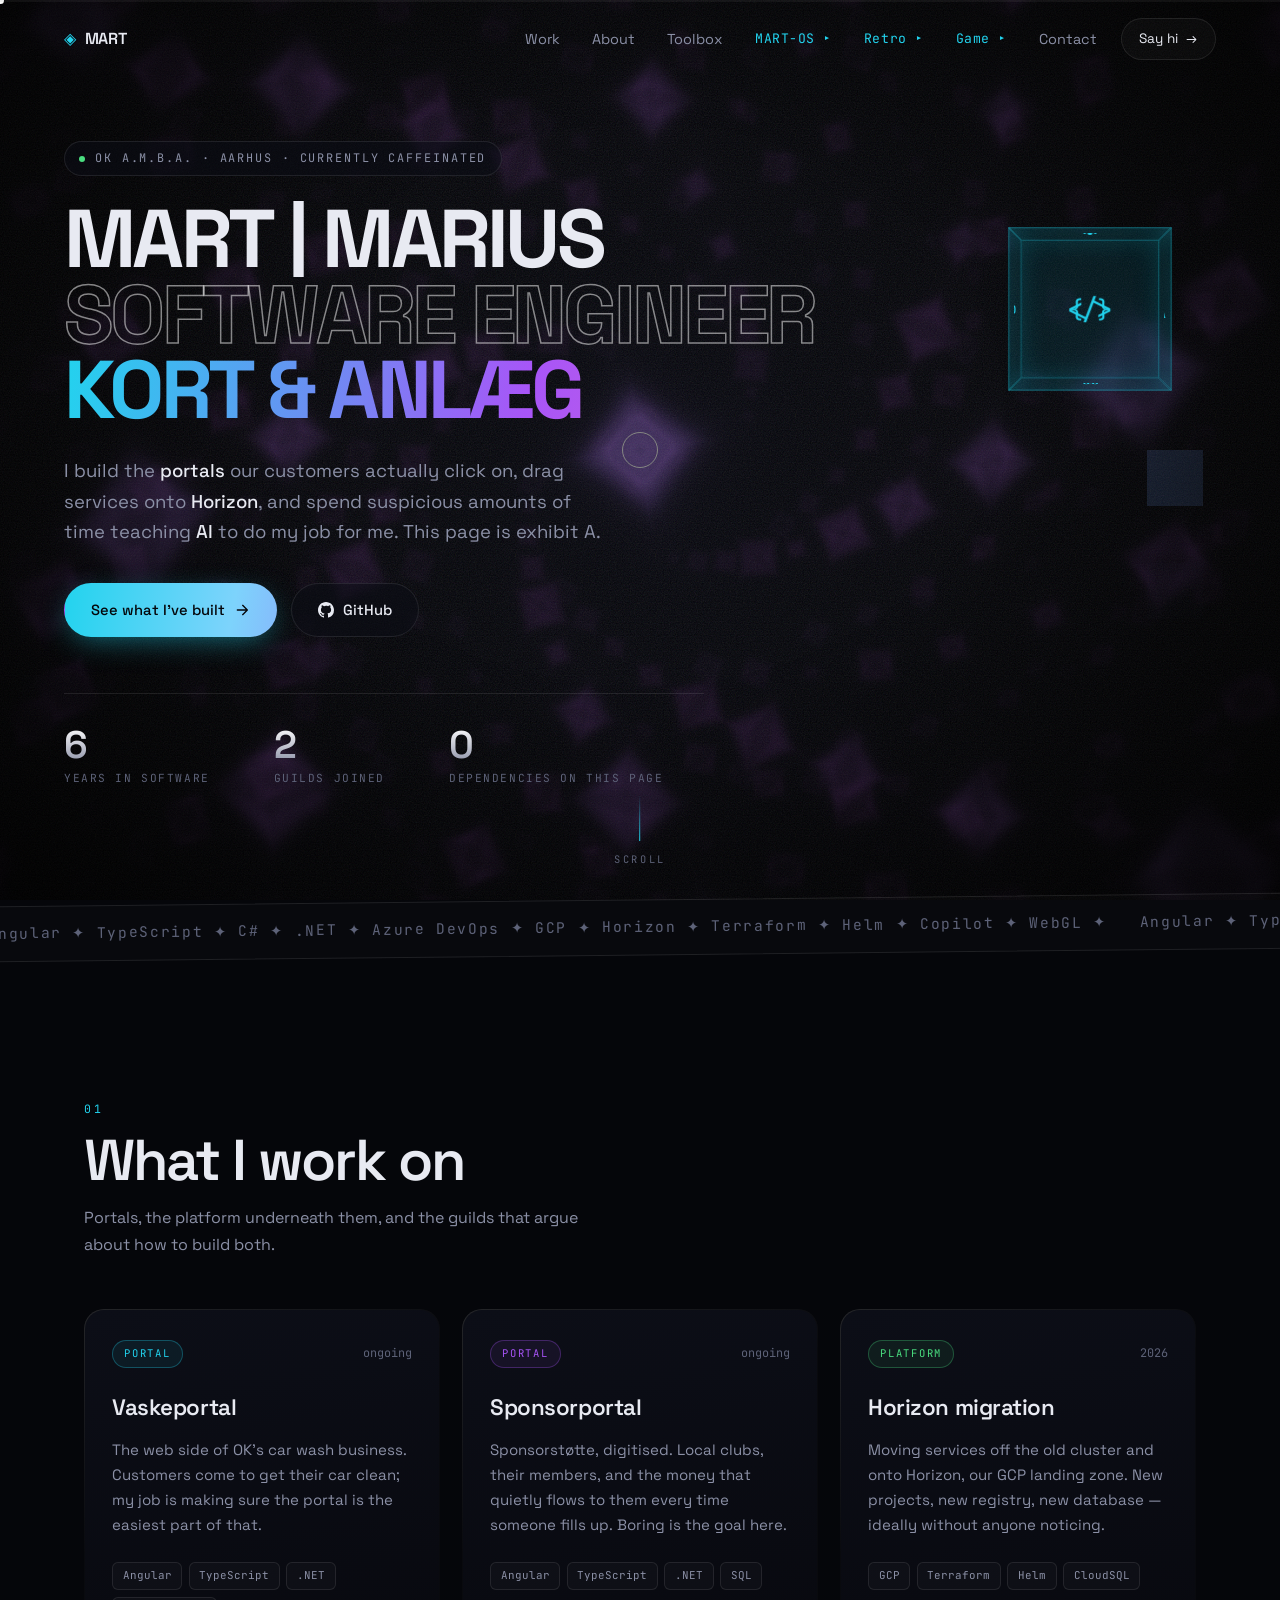
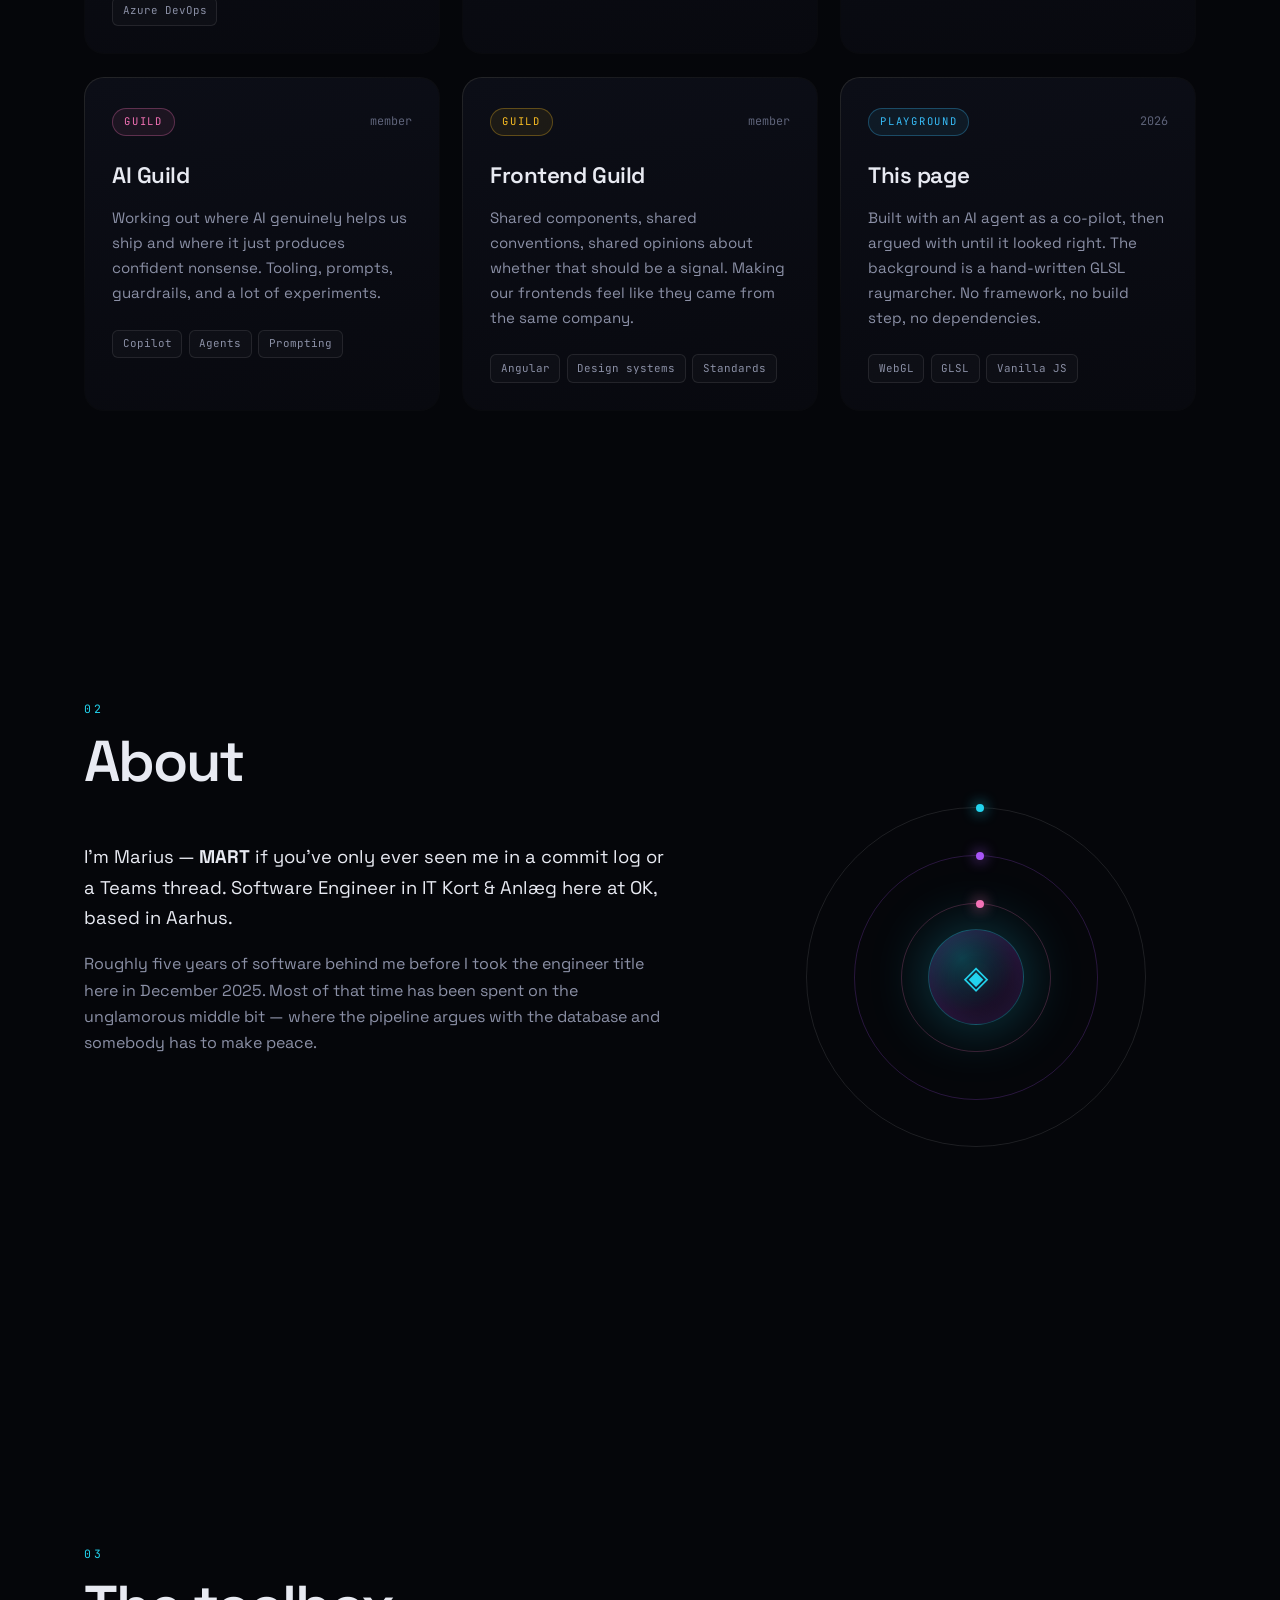
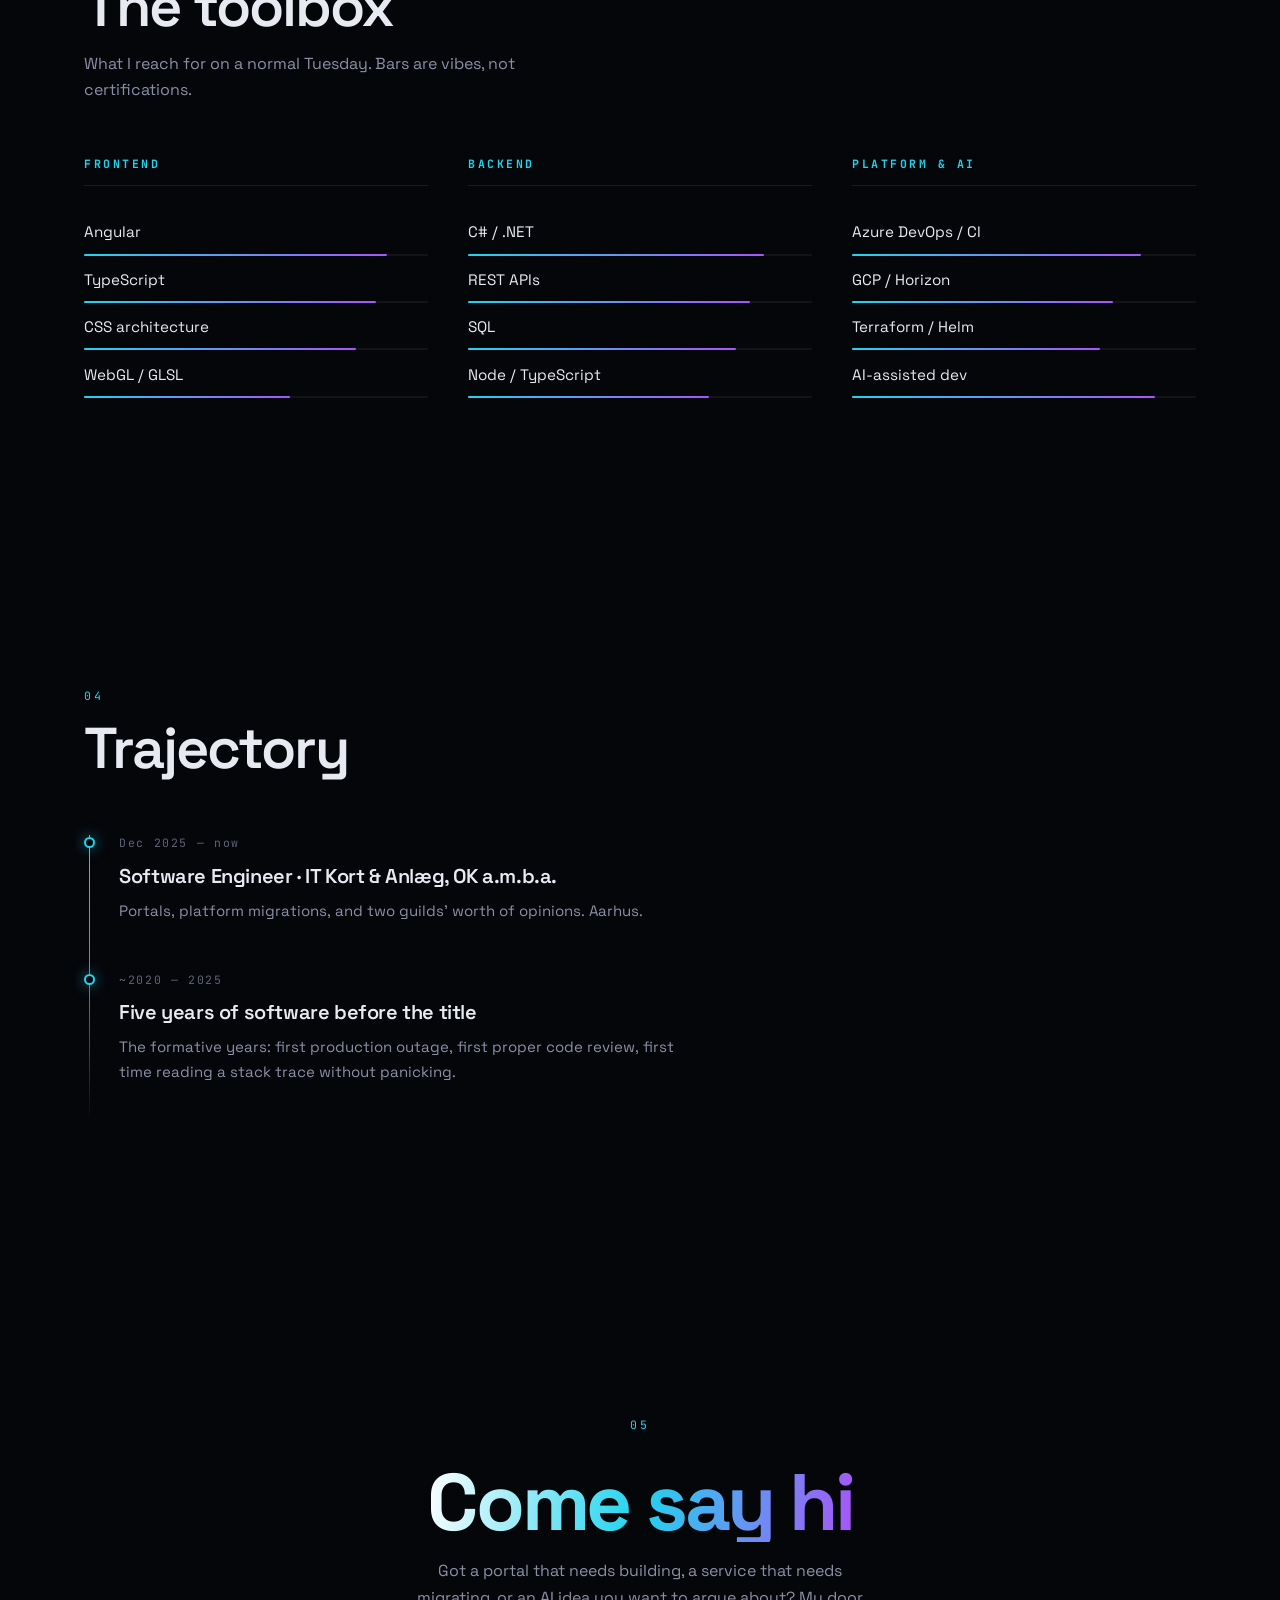
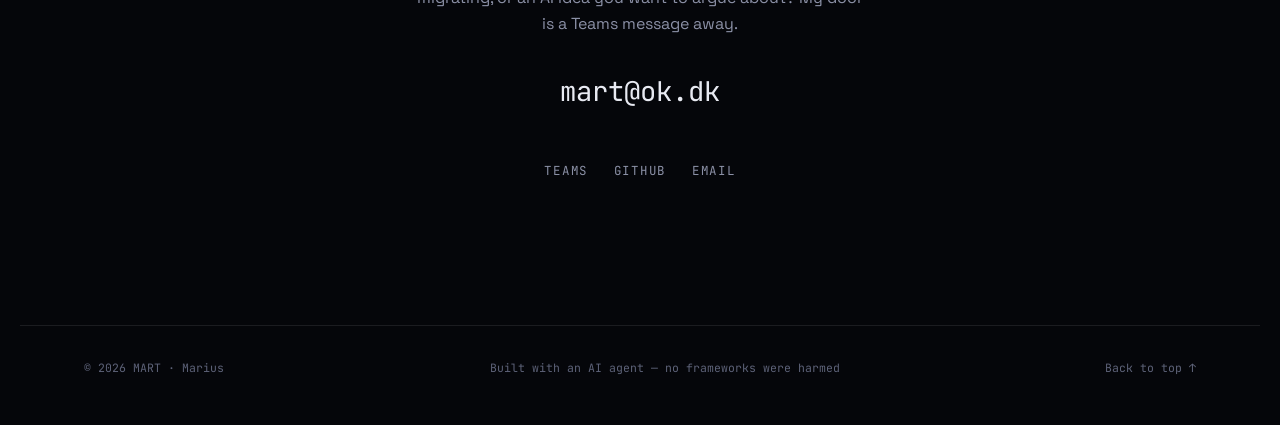
==== commit 9e287af4: "added game" ====
--- a/index.html
+++ b/index.html
@@ -66,6 +66,7 @@
         <a href="#stack" data-nav>Toolbox</a>
         <a href="tools/index.html" class="nav__ext">MART-OS ▸</a>
         <a href="retro/index.html" class="nav__ext">Retro ▸</a>
+        <a href="game/index.html" class="nav__ext">Game ▸</a>
         <a href="#contact" data-nav>Contact</a>
       </nav>
       <a class="nav__cta" href="#contact" data-magnetic>
@@ -88,6 +89,7 @@
       <a href="#stack">Toolbox</a>
       <a href="tools/index.html">MART-OS ▸</a>
       <a href="retro/index.html">Retro ▸</a>
+      <a href="game/index.html">Game ▸</a>
       <a href="#contact">Contact</a>
     </div>
 
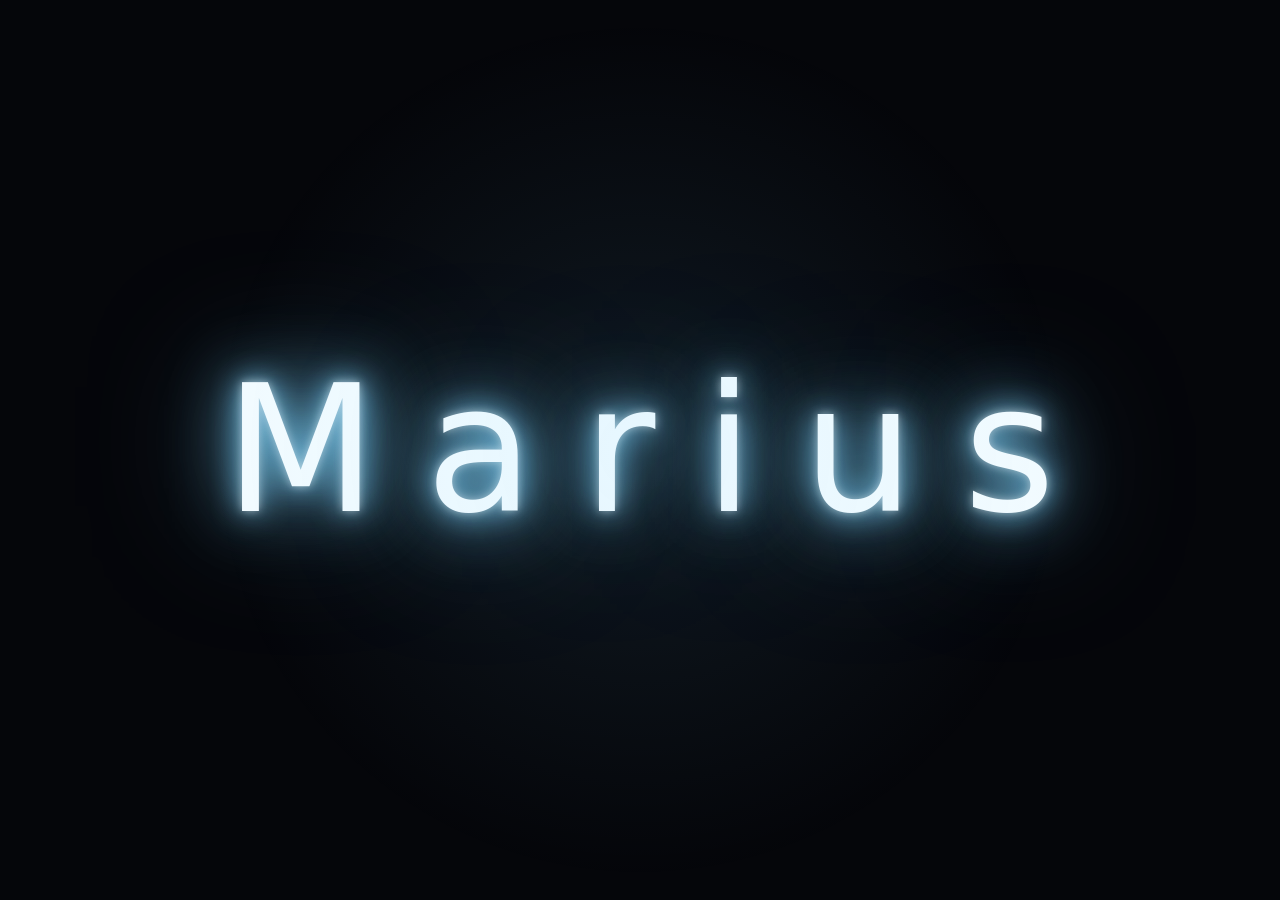
==== commit 64f7cde0: "Replace site with a minimal dark glowing name page" ====
--- a/index.html
+++ b/index.html
@@ -2,520 +2,84 @@
 <html lang="en">
   <head>
     <meta charset="utf-8" />
-    <meta name="viewport" content="width=device-width,initial-scale=1" />
-    <title>MART | Marius — Software Engineer, Kort &amp; Anlæg</title>
-    <meta
-      name="description"
-      content="Marius (MART) — Software Engineer in IT Kort &amp; Anlæg at OK a.m.b.a., Aarhus. Portals, platform migrations, and an unreasonable amount of WebGL."
-    />
-    <meta name="theme-color" content="#05060a" />
+    <meta name="viewport" content="width=device-width, initial-scale=1" />
+    <title>Marius</title>
+    <style>
+      :root {
+        --glow: #7dd3fc;
+      }
 
-    <meta
-      property="og:title"
-      content="MART | Marius — Software Engineer, Kort &amp; Anlæg"
-    />
-    <meta
-      property="og:description"
-      content="Software Engineer at OK a.m.b.a. Portals, platform migrations, and an unreasonable amount of WebGL."
-    />
-    <meta property="og:type" content="website" />
+      * {
+        margin: 0;
+        padding: 0;
+        box-sizing: border-box;
+      }
 
-    <link rel="preconnect" href="https://fonts.googleapis.com" />
-    <link rel="preconnect" href="https://fonts.gstatic.com" crossorigin />
-    <link
-      href="https://fonts.googleapis.com/css2?family=Space+Grotesk:wght@400;500;600;700&family=JetBrains+Mono:wght@400;500&display=swap"
-      rel="stylesheet"
-    />
-    <link rel="stylesheet" href="assets/css/style.css" />
-    <link
-      rel="icon"
-      href="data:image/svg+xml,<svg xmlns='http://www.w3.org/2000/svg' viewBox='0 0 100 100'><text y='.9em' font-size='90'>⚡</text></svg>"
-    />
+      html,
+      body {
+        height: 100%;
+      }
+
+      body {
+        display: grid;
+        place-items: center;
+        background: #05060a;
+        font-family: "Segoe UI", system-ui, -apple-system, sans-serif;
+        overflow: hidden;
+      }
+
+      /* Soft radial wash behind the name. */
+      body::after {
+        content: "";
+        position: fixed;
+        inset: 0;
+        background: radial-gradient(circle at 50% 50%, rgba(125, 211, 252, 0.1), transparent 55%);
+        pointer-events: none;
+      }
+
+      h1 {
+        position: relative;
+        font-size: clamp(3rem, 18vw, 11rem);
+        font-weight: 300;
+        letter-spacing: 0.28em;
+        text-indent: 0.28em;
+        color: #f2fbff;
+        text-shadow:
+          0 0 10px rgba(242, 251, 255, 0.55),
+          0 0 30px var(--glow),
+          0 0 70px var(--glow),
+          0 0 140px rgba(125, 211, 252, 0.6);
+        animation: pulse 4s ease-in-out infinite;
+      }
+
+      @keyframes pulse {
+        0%,
+        100% {
+          opacity: 0.88;
+          text-shadow:
+            0 0 10px rgba(242, 251, 255, 0.5),
+            0 0 28px var(--glow),
+            0 0 60px var(--glow),
+            0 0 120px rgba(125, 211, 252, 0.5);
+        }
+        50% {
+          opacity: 1;
+          text-shadow:
+            0 0 14px rgba(242, 251, 255, 0.8),
+            0 0 40px var(--glow),
+            0 0 90px var(--glow),
+            0 0 180px rgba(125, 211, 252, 0.75);
+        }
+      }
+
+      @media (prefers-reduced-motion: reduce) {
+        h1 {
+          animation: none;
+        }
+      }
+    </style>
   </head>
-
   <body>
-    <!-- ── Loader ─────────────────────────────────────────── -->
-    <div class="loader" id="loader" aria-hidden="true">
-      <div class="loader__inner">
-        <div class="loader__glyph">MART<span>◈</span></div>
-        <div class="loader__bar"><i id="loaderBar"></i></div>
-        <div class="loader__pct" id="loaderPct">0%</div>
-      </div>
-    </div>
-
-    <!-- ── Cursor ─────────────────────────────────────────── -->
-    <div class="cursor" id="cursorDot" aria-hidden="true"></div>
-    <div class="cursor-ring" id="cursorRing" aria-hidden="true"></div>
-
-    <!-- ── Overlays ───────────────────────────────────────── -->
-    <canvas id="bg" class="bg-canvas" aria-hidden="true"></canvas>
-    <div class="grain" aria-hidden="true"></div>
-    <div class="scanlines" aria-hidden="true"></div>
-    <div class="vignette" aria-hidden="true"></div>
-    <div class="progress" aria-hidden="true"><i id="progressBar"></i></div>
-
-    <!-- ── Nav ────────────────────────────────────────────── -->
-    <header class="nav" id="nav">
-      <a href="#top" class="nav__logo" data-magnetic>
-        <span class="nav__logo-mark">◈</span>
-        <span class="nav__logo-text">MART</span>
-      </a>
-      <nav class="nav__links" aria-label="Primary">
-        <a href="#work" data-nav>Work</a>
-        <a href="#about" data-nav>About</a>
-        <a href="#stack" data-nav>Toolbox</a>
-        <a href="tools/index.html" class="nav__ext">MART-OS ▸</a>
-        <a href="retro/index.html" class="nav__ext">Retro ▸</a>
-        <a href="game/index.html" class="nav__ext">Game ▸</a>
-        <a href="#contact" data-nav>Contact</a>
-      </nav>
-      <a class="nav__cta" href="#contact" data-magnetic>
-        <span>Say hi</span>
-        <em>→</em>
-      </a>
-      <button
-        class="nav__burger"
-        id="burger"
-        aria-label="Toggle menu"
-        aria-expanded="false"
-      >
-        <span></span><span></span>
-      </button>
-    </header>
-
-    <div class="mobile-menu" id="mobileMenu">
-      <a href="#work">Work</a>
-      <a href="#about">About</a>
-      <a href="#stack">Toolbox</a>
-      <a href="tools/index.html">MART-OS ▸</a>
-      <a href="retro/index.html">Retro ▸</a>
-      <a href="game/index.html">Game ▸</a>
-      <a href="#contact">Contact</a>
-    </div>
-
-    <main id="top">
-      <!-- ── Hero ─────────────────────────────────────────── -->
-      <section class="hero" id="hero">
-        <div class="hero__inner">
-          <p class="hero__eyebrow reveal">
-            <span class="dot"></span> OK a.m.b.a. · Aarhus · currently
-            caffeinated
-          </p>
-
-          <h1 class="hero__title" data-parallax="0.05">
-            <span class="line"
-              ><span class="word" data-glitch="MART | MARIUS"
-                >MART | MARIUS</span
-              ></span
-            >
-            <span class="line"
-              ><span class="word outline" data-glitch="SOFTWARE ENGINEER"
-                >SOFTWARE ENGINEER</span
-              ></span
-            >
-            <span class="line"
-              ><span class="word grad" data-glitch="KORT &amp; ANLÆG"
-                >KORT &amp; ANLÆG</span
-              ></span
-            >
-          </h1>
-
-          <p class="hero__sub reveal">
-            I build the <b>portals</b> our customers actually click on, drag
-            services onto <b>Horizon</b>, and spend suspicious amounts of time
-            teaching <b>AI</b> to do my job for me. This page is exhibit A.
-          </p>
-
-          <div class="hero__actions reveal">
-            <a href="#work" class="btn btn--primary" data-magnetic>
-              <span>See what I've built</span>
-              <svg
-                viewBox="0 0 24 24"
-                width="16"
-                height="16"
-                aria-hidden="true"
-              >
-                <path
-                  d="M5 12h14M13 5l7 7-7 7"
-                  fill="none"
-                  stroke="currentColor"
-                  stroke-width="2"
-                  stroke-linecap="round"
-                  stroke-linejoin="round"
-                />
-              </svg>
-            </a>
-            <a
-              href="https://github.com/mariuserok"
-              target="_blank"
-              rel="noopener"
-              class="btn btn--ghost"
-              data-magnetic
-            >
-              <svg
-                viewBox="0 0 16 16"
-                width="16"
-                height="16"
-                fill="currentColor"
-                aria-hidden="true"
-              >
-                <path
-                  d="M8 0C3.58 0 0 3.58 0 8c0 3.54 2.29 6.53 5.47 7.59.4.07.55-.17.55-.38 0-.19-.01-.82-.01-1.49-2.01.37-2.53-.49-2.69-.94-.09-.23-.48-.94-.82-1.13-.28-.15-.68-.52-.01-.53.63-.01 1.08.58 1.23.82.72 1.21 1.87.87 2.33.66.07-.52.28-.87.51-1.07-1.78-.2-3.64-.89-3.64-3.95 0-.87.31-1.59.82-2.15-.08-.2-.36-1.02.08-2.12 0 0 .67-.21 2.2.82a7.4 7.4 0 0 1 2-.27c.68 0 1.36.09 2 .27 1.53-1.04 2.2-.82 2.2-.82.44 1.1.16 1.92.08 2.12.51.56.82 1.27.82 2.15 0 3.07-1.87 3.75-3.65 3.95.29.25.54.73.54 1.48 0 1.07-.01 1.93-.01 2.2 0 .21.15.46.55.38A8.01 8.01 0 0 0 16 8c0-4.42-3.58-8-8-8Z"
-                />
-              </svg>
-              <span>GitHub</span>
-            </a>
-          </div>
-
-          <div class="hero__stats reveal">
-            <div class="stat">
-              <b data-count="6">0</b><span>years in software</span>
-            </div>
-            <div class="stat">
-              <b data-count="2">0</b><span>guilds joined</span>
-            </div>
-            <div class="stat">
-              <b data-count="0">0</b><span>dependencies on this page</span>
-            </div>
-          </div>
-        </div>
-
-        <div class="hero__chip" data-parallax="-0.12" aria-hidden="true">
-          <div class="chip">
-            <div class="chip__face chip__face--front">&lt;/&gt;</div>
-            <div class="chip__face chip__face--back">{ }</div>
-            <div class="chip__face chip__face--right">λ</div>
-            <div class="chip__face chip__face--left">∞</div>
-            <div class="chip__face chip__face--top">◈</div>
-            <div class="chip__face chip__face--bottom">⌘</div>
-          </div>
-        </div>
-
-        <a href="#work" class="hero__scroll" aria-label="Scroll to work">
-          <span class="hero__scroll-line"></span>
-          <span class="hero__scroll-text">scroll</span>
-        </a>
-      </section>
-
-      <!-- ── Marquee ──────────────────────────────────────── -->
-      <div class="marquee" aria-hidden="true">
-        <div class="marquee__track">
-          <span
-            >Angular ✦ TypeScript ✦ C# ✦ .NET ✦ Azure DevOps ✦ GCP ✦ Horizon ✦
-            Terraform ✦ Helm ✦ Copilot ✦ WebGL ✦
-          </span>
-          <span
-            >Angular ✦ TypeScript ✦ C# ✦ .NET ✦ Azure DevOps ✦ GCP ✦ Horizon ✦
-            Terraform ✦ Helm ✦ Copilot ✦ WebGL ✦
-          </span>
-        </div>
-      </div>
-
-      <!-- ── Work ─────────────────────────────────────────── -->
-      <section class="section" id="work">
-        <div class="section__head reveal">
-          <span class="section__num">01</span>
-          <h2 class="section__title">What I work on</h2>
-          <p class="section__desc">
-            Portals, the platform underneath them, and the guilds that argue
-            about how to build both.
-          </p>
-        </div>
-
-        <!-- TODO(Marius): sharpen the descriptions below — I kept them deliberately
-             vague because I don't know the internals. Add real numbers where you can. -->
-        <div class="cards">
-          <article class="card reveal" data-tilt data-accent="34,211,238">
-            <div class="card__glow"></div>
-            <div class="card__body">
-              <div class="card__top">
-                <span class="card__tag">Portal</span>
-                <span class="card__year">ongoing</span>
-              </div>
-              <h3 class="card__title">Vaskeportal</h3>
-              <p class="card__text">
-                The web side of OK's car wash business. Customers come to get
-                their car clean; my job is making sure the portal is the easiest
-                part of that.
-              </p>
-              <ul class="card__stack">
-                <li>Angular</li>
-                <li>TypeScript</li>
-                <li>.NET</li>
-                <li>Azure DevOps</li>
-              </ul>
-            </div>
-            <div class="card__shine"></div>
-          </article>
-
-          <article class="card reveal" data-tilt data-accent="168,85,247">
-            <div class="card__glow"></div>
-            <div class="card__body">
-              <div class="card__top">
-                <span class="card__tag">Portal</span>
-                <span class="card__year">ongoing</span>
-              </div>
-              <h3 class="card__title">Sponsorportal</h3>
-              <p class="card__text">
-                Sponsorstøtte, digitised. Local clubs, their members, and the
-                money that quietly flows to them every time someone fills up.
-                Boring is the goal here.
-              </p>
-              <ul class="card__stack">
-                <li>Angular</li>
-                <li>TypeScript</li>
-                <li>.NET</li>
-                <li>SQL</li>
-              </ul>
-            </div>
-            <div class="card__shine"></div>
-          </article>
-
-          <article class="card reveal" data-tilt data-accent="74,222,128">
-            <div class="card__glow"></div>
-            <div class="card__body">
-              <div class="card__top">
-                <span class="card__tag">Platform</span>
-                <span class="card__year">2026</span>
-              </div>
-              <h3 class="card__title">Horizon migration</h3>
-              <p class="card__text">
-                Moving services off the old cluster and onto Horizon, our GCP
-                landing zone. New projects, new registry, new database — ideally
-                without anyone noticing.
-              </p>
-              <ul class="card__stack">
-                <li>GCP</li>
-                <li>Terraform</li>
-                <li>Helm</li>
-                <li>CloudSQL</li>
-              </ul>
-            </div>
-            <div class="card__shine"></div>
-          </article>
-
-          <article class="card reveal" data-tilt data-accent="244,114,182">
-            <div class="card__glow"></div>
-            <div class="card__body">
-              <div class="card__top">
-                <span class="card__tag">Guild</span>
-                <span class="card__year">member</span>
-              </div>
-              <h3 class="card__title">AI Guild</h3>
-              <p class="card__text">
-                Working out where AI genuinely helps us ship and where it just
-                produces confident nonsense. Tooling, prompts, guardrails, and a
-                lot of experiments.
-              </p>
-              <ul class="card__stack">
-                <li>Copilot</li>
-                <li>Agents</li>
-                <li>Prompting</li>
-              </ul>
-            </div>
-            <div class="card__shine"></div>
-          </article>
-
-          <article class="card reveal" data-tilt data-accent="251,191,36">
-            <div class="card__glow"></div>
-            <div class="card__body">
-              <div class="card__top">
-                <span class="card__tag">Guild</span>
-                <span class="card__year">member</span>
-              </div>
-              <h3 class="card__title">Frontend Guild</h3>
-              <p class="card__text">
-                Shared components, shared conventions, shared opinions about
-                whether that should be a signal. Making our frontends feel like
-                they came from the same company.
-              </p>
-              <ul class="card__stack">
-                <li>Angular</li>
-                <li>Design systems</li>
-                <li>Standards</li>
-              </ul>
-            </div>
-            <div class="card__shine"></div>
-          </article>
-
-          <article class="card reveal" data-tilt data-accent="56,189,248">
-            <div class="card__glow"></div>
-            <div class="card__body">
-              <div class="card__top">
-                <span class="card__tag">Playground</span>
-                <span class="card__year">2026</span>
-              </div>
-              <h3 class="card__title">This page</h3>
-              <p class="card__text">
-                Built with an AI agent as a co-pilot, then argued with until it
-                looked right. The background is a hand-written GLSL raymarcher.
-                No framework, no build step, no dependencies.
-              </p>
-              <ul class="card__stack">
-                <li>WebGL</li>
-                <li>GLSL</li>
-                <li>Vanilla JS</li>
-              </ul>
-            </div>
-            <div class="card__shine"></div>
-          </article>
-        </div>
-      </section>
-
-      <!-- ── About ────────────────────────────────────────── -->
-      <section class="section section--split" id="about">
-        <div class="about__text">
-          <div class="section__head reveal">
-            <span class="section__num">02</span>
-            <h2 class="section__title">About</h2>
-          </div>
-          <p class="lead reveal">
-            I'm Marius — <b>MART</b> if you've only ever seen me in a commit log
-            or a Teams thread. Software Engineer in IT Kort &amp; Anlæg here at
-            OK, based in Aarhus.
-          </p>
-          <p class="reveal">
-            Roughly five years of software behind me before I took the engineer
-            title here in December 2025. Most of that time has been spent on the
-            unglamorous middle bit — where the pipeline argues with the database
-            and somebody has to make peace.
-          </p>
-          <p class="reveal">
-            These days it's portals, the platform underneath them, and an
-            <i>enthusiastic</i> amount of poking at AI tooling to see what it
-            can actually take off our plates. This whole page is one of those
-            experiments.
-          </p>
-
-          <div class="facts reveal">
-            <div class="fact"><span>Based</span><b>Aarhus, DK</b></div>
-            <div class="fact"><span>Team</span><b>IT Kort &amp; Anlæg</b></div>
-            <div class="fact"><span>Guilds</span><b>AI &amp; Frontend</b></div>
-          </div>
-        </div>
-
-        <div class="about__visual reveal">
-          <div class="orbit" data-tilt data-tilt-max="14">
-            <div class="orbit__core"><span>◈</span></div>
-            <div class="orbit__ring orbit__ring--1"><i></i></div>
-            <div class="orbit__ring orbit__ring--2"><i></i></div>
-            <div class="orbit__ring orbit__ring--3"><i></i></div>
-          </div>
-        </div>
-      </section>
-
-      <!-- ── Stack ────────────────────────────────────────── -->
-      <section class="section" id="stack">
-        <div class="section__head reveal">
-          <span class="section__num">03</span>
-          <h2 class="section__title">The toolbox</h2>
-          <p class="section__desc">
-            What I reach for on a normal Tuesday. Bars are vibes, not
-            certifications.
-          </p>
-        </div>
-
-        <div class="stack-grid">
-          <div class="stack-col reveal">
-            <h4>Frontend</h4>
-            <ul>
-              <li data-skill="88"><span>Angular</span></li>
-              <li data-skill="85"><span>TypeScript</span></li>
-              <li data-skill="79"><span>CSS architecture</span></li>
-              <li data-skill="60"><span>WebGL / GLSL</span></li>
-            </ul>
-          </div>
-          <div class="stack-col reveal">
-            <h4>Backend</h4>
-            <ul>
-              <li data-skill="86"><span>C# / .NET</span></li>
-              <li data-skill="82"><span>REST APIs</span></li>
-              <li data-skill="78"><span>SQL</span></li>
-              <li data-skill="70"><span>Node / TypeScript</span></li>
-            </ul>
-          </div>
-          <div class="stack-col reveal">
-            <h4>Platform &amp; AI</h4>
-            <ul>
-              <li data-skill="84"><span>Azure DevOps / CI</span></li>
-              <li data-skill="76"><span>GCP / Horizon</span></li>
-              <li data-skill="72"><span>Terraform / Helm</span></li>
-              <li data-skill="88"><span>AI-assisted dev</span></li>
-            </ul>
-          </div>
-        </div>
-      </section>
-
-      <!-- ── Timeline ─────────────────────────────────────── -->
-      <section class="section" id="journey">
-        <div class="section__head reveal">
-          <span class="section__num">04</span>
-          <h2 class="section__title">Trajectory</h2>
-        </div>
-
-        <ol class="timeline">
-          <li class="timeline__item reveal">
-            <span class="timeline__year">Dec 2025 — now</span>
-            <h3>Software Engineer · IT Kort &amp; Anlæg, OK a.m.b.a.</h3>
-            <p>
-              Portals, platform migrations, and two guilds' worth of opinions.
-              Aarhus.
-            </p>
-          </li>
-          <!-- TODO(Marius): replace this with your actual roles/employers before Dec 2025 -->
-          <li class="timeline__item reveal">
-            <span class="timeline__year">~2020 — 2025</span>
-            <h3>Five years of software before the title</h3>
-            <p>
-              The formative years: first production outage, first proper code
-              review, first time reading a stack trace without panicking.
-            </p>
-          </li>
-        </ol>
-      </section>
-
-      <!-- ── Contact ──────────────────────────────────────── -->
-      <section class="section contact" id="contact">
-        <div class="contact__inner reveal">
-          <span class="section__num">05</span>
-          <h2 class="contact__title" data-glitch="Come say hi">Come say hi</h2>
-          <p class="contact__desc">
-            Got a portal that needs building, a service that needs migrating, or
-            an AI idea you want to argue about? My door is a Teams message away.
-          </p>
-          <a class="contact__mail" href="mailto:mart@ok.dk" data-magnetic
-            >mart@ok.dk</a
-          >
-          <div class="contact__socials">
-            <a
-              href="https://teams.microsoft.com/l/chat/0/0?users=mart@ok.dk"
-              target="_blank"
-              rel="noopener"
-              data-magnetic
-              >Teams</a
-            >
-            <a
-              href="https://github.com/mariuserok"
-              target="_blank"
-              rel="noopener"
-              data-magnetic
-              >GitHub</a
-            >
-            <a href="mailto:mart@ok.dk" data-magnetic>Email</a>
-          </div>
-        </div>
-      </section>
-    </main>
-
-    <footer class="footer">
-      <span>© <span id="year">2026</span> MART · Marius</span>
-      <span class="footer__mid"
-        >Built with an AI agent — no frameworks were harmed</span
-      >
-      <a href="#top" data-magnetic>Back to top ↑</a>
-    </footer>
-
-    <script src="assets/js/background.js"></script>
-    <script src="assets/js/main.js"></script>
+    <h1>Marius</h1>
   </body>
 </html>
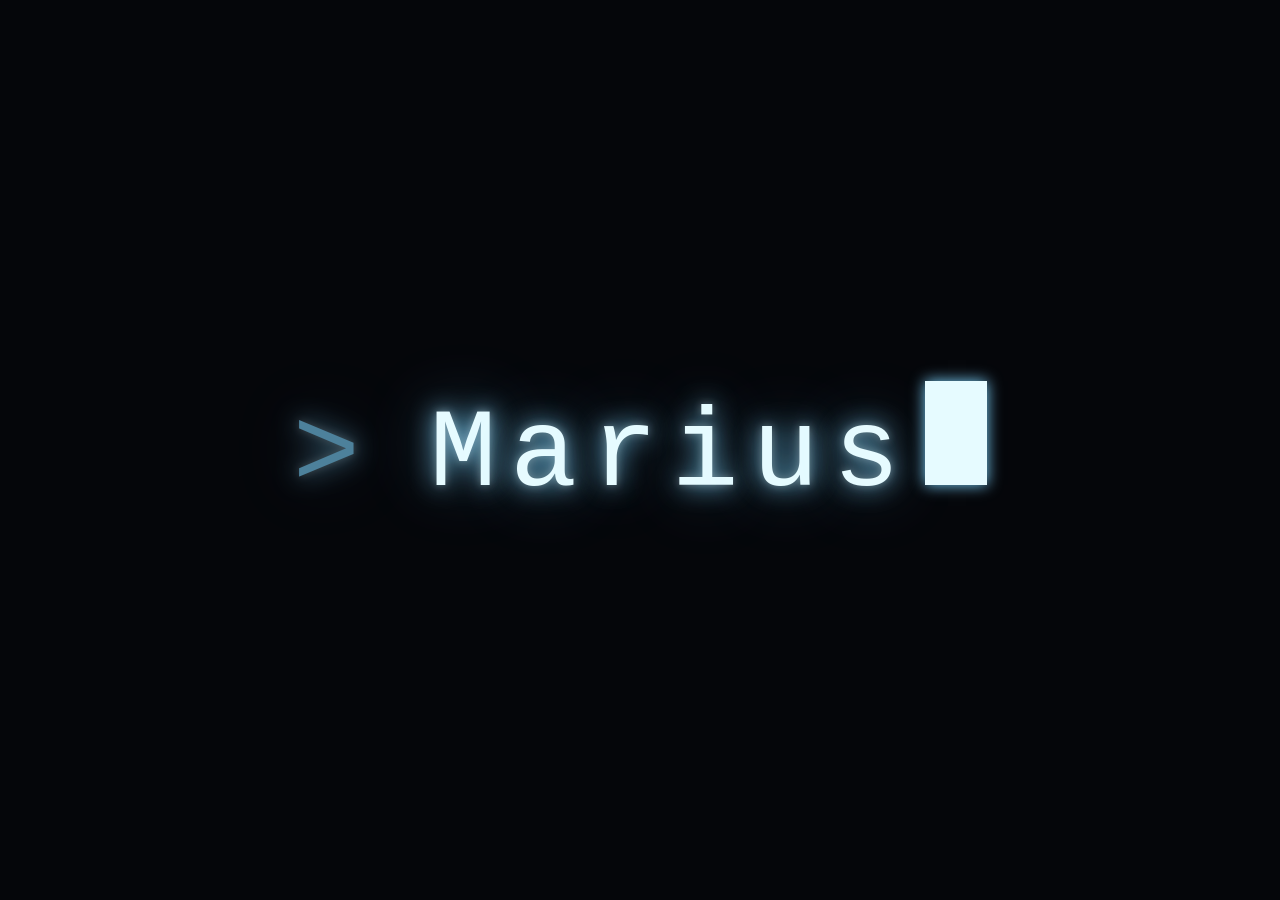
==== commit 2a4b7d94: "Terminal-style name: monospace, typing reveal, hover scramble, blinking cursor" ====
--- a/index.html
+++ b/index.html
@@ -6,6 +6,7 @@
     <title>Marius</title>
     <style>
       :root {
+        --fg: #e6fbff;
         --glow: #7dd3fc;
       }
 
@@ -24,62 +25,145 @@
         display: grid;
         place-items: center;
         background: #05060a;
-        font-family: "Segoe UI", system-ui, -apple-system, sans-serif;
+        font-family: ui-monospace, "SFMono-Regular", "Cascadia Mono", Menlo,
+          Consolas, "Liberation Mono", monospace;
         overflow: hidden;
       }
 
-      /* Soft radial wash behind the name. */
-      body::after {
-        content: "";
-        position: fixed;
-        inset: 0;
-        background: radial-gradient(circle at 50% 50%, rgba(125, 211, 252, 0.1), transparent 55%);
-        pointer-events: none;
+      h1 {
+        display: flex;
+        align-items: baseline;
+        font-size: clamp(2.2rem, 11vw, 7rem);
+        font-weight: 400;
+        letter-spacing: 0.12em;
+        color: var(--fg);
+        text-shadow:
+          0 0 8px rgba(230, 251, 255, 0.35),
+          0 0 26px var(--glow),
+          0 0 70px rgba(125, 211, 252, 0.45);
+        cursor: default;
+        user-select: none;
       }
 
-      h1 {
-        position: relative;
-        font-size: clamp(3rem, 18vw, 11rem);
-        font-weight: 300;
-        letter-spacing: 0.28em;
-        text-indent: 0.28em;
-        color: #f2fbff;
-        text-shadow:
-          0 0 10px rgba(242, 251, 255, 0.55),
-          0 0 30px var(--glow),
-          0 0 70px var(--glow),
-          0 0 140px rgba(125, 211, 252, 0.6);
-        animation: pulse 4s ease-in-out infinite;
+      .prompt {
+        color: var(--glow);
+        opacity: 0.6;
+        margin-right: 0.5em;
       }
 
-      @keyframes pulse {
+      /* Reserves the full width so the cursor does not drift while typing. */
+      .name {
+        display: inline-block;
+      }
+
+      .name span {
+        display: inline-block;
+        min-width: 0.62em;
+      }
+
+      .cursor {
+        width: 0.56em;
+        height: 0.92em;
+        margin-left: 0.1em;
+        background: var(--fg);
+        box-shadow: 0 0 14px var(--glow);
+        animation: blink 1.05s steps(1, end) infinite;
+      }
+
+      @keyframes blink {
         0%,
+        49% {
+          opacity: 1;
+        }
+        50%,
         100% {
-          opacity: 0.88;
-          text-shadow:
-            0 0 10px rgba(242, 251, 255, 0.5),
-            0 0 28px var(--glow),
-            0 0 60px var(--glow),
-            0 0 120px rgba(125, 211, 252, 0.5);
-        }
-        50% {
-          opacity: 1;
-          text-shadow:
-            0 0 14px rgba(242, 251, 255, 0.8),
-            0 0 40px var(--glow),
-            0 0 90px var(--glow),
-            0 0 180px rgba(125, 211, 252, 0.75);
+          opacity: 0;
         }
       }
 
       @media (prefers-reduced-motion: reduce) {
-        h1 {
+        .cursor {
           animation: none;
         }
       }
     </style>
   </head>
   <body>
-    <h1>Marius</h1>
+    <h1 id="line">
+      <span class="prompt">&gt;</span><span class="name" id="name"></span
+      ><span class="cursor" aria-hidden="true"></span>
+    </h1>
+
+    <script>
+      const NAME = "Marius";
+      const GLYPHS = "ABCDEFGHIJKLMNOPQRSTUVWXYZ#%&$@/\\<>*+=-_";
+      const nameEl = document.getElementById("name");
+      const letters = [...NAME].map((ch) => {
+        const el = document.createElement("span");
+        el.dataset.char = ch;
+        nameEl.appendChild(el);
+        return el;
+      });
+
+      const rand = () => GLYPHS[(Math.random() * GLYPHS.length) | 0];
+      const reduced = matchMedia("(prefers-reduced-motion: reduce)").matches;
+      let frame = 0;
+      let busy = false;
+
+      /** Scrambles each letter, then locks them in from left to right. */
+      function scramble({
+        revealFrom = 0,
+        limit = letters.length,
+        perLetter = 5,
+        tail = 3,
+      } = {}) {
+        cancelAnimationFrame(frame);
+        busy = true;
+        let tick = 0;
+        const run = () => {
+          let settled = true;
+          letters.forEach((el, i) => {
+            if (i >= limit) {
+              el.textContent = "";
+              return;
+            }
+            if (i < revealFrom) {
+              el.textContent = el.dataset.char;
+              return;
+            }
+            const done = tick >= (i - revealFrom) * perLetter + tail;
+            el.textContent = done ? el.dataset.char : rand();
+            if (!done) settled = false;
+          });
+          tick++;
+          if (settled) busy = false;
+          else frame = requestAnimationFrame(run);
+        };
+        run();
+      }
+
+      if (reduced) {
+        letters.forEach((el) => (el.textContent = el.dataset.char));
+      } else {
+        // Type the name out, scrambling each new character before it settles.
+        let typed = 0;
+        letters.forEach((el) => (el.textContent = ""));
+        const type = () => {
+          typed++;
+          scramble({
+            revealFrom: typed - 1,
+            limit: typed,
+            perLetter: 0,
+            tail: 6,
+          });
+          if (typed < letters.length) setTimeout(type, 130);
+        };
+        setTimeout(type, 400);
+
+        document.getElementById("line").addEventListener("mouseenter", () => {
+          if (!busy) scramble({ perLetter: 2, tail: 10 });
+        });
+      }
+    </script>
   </body>
 </html>
